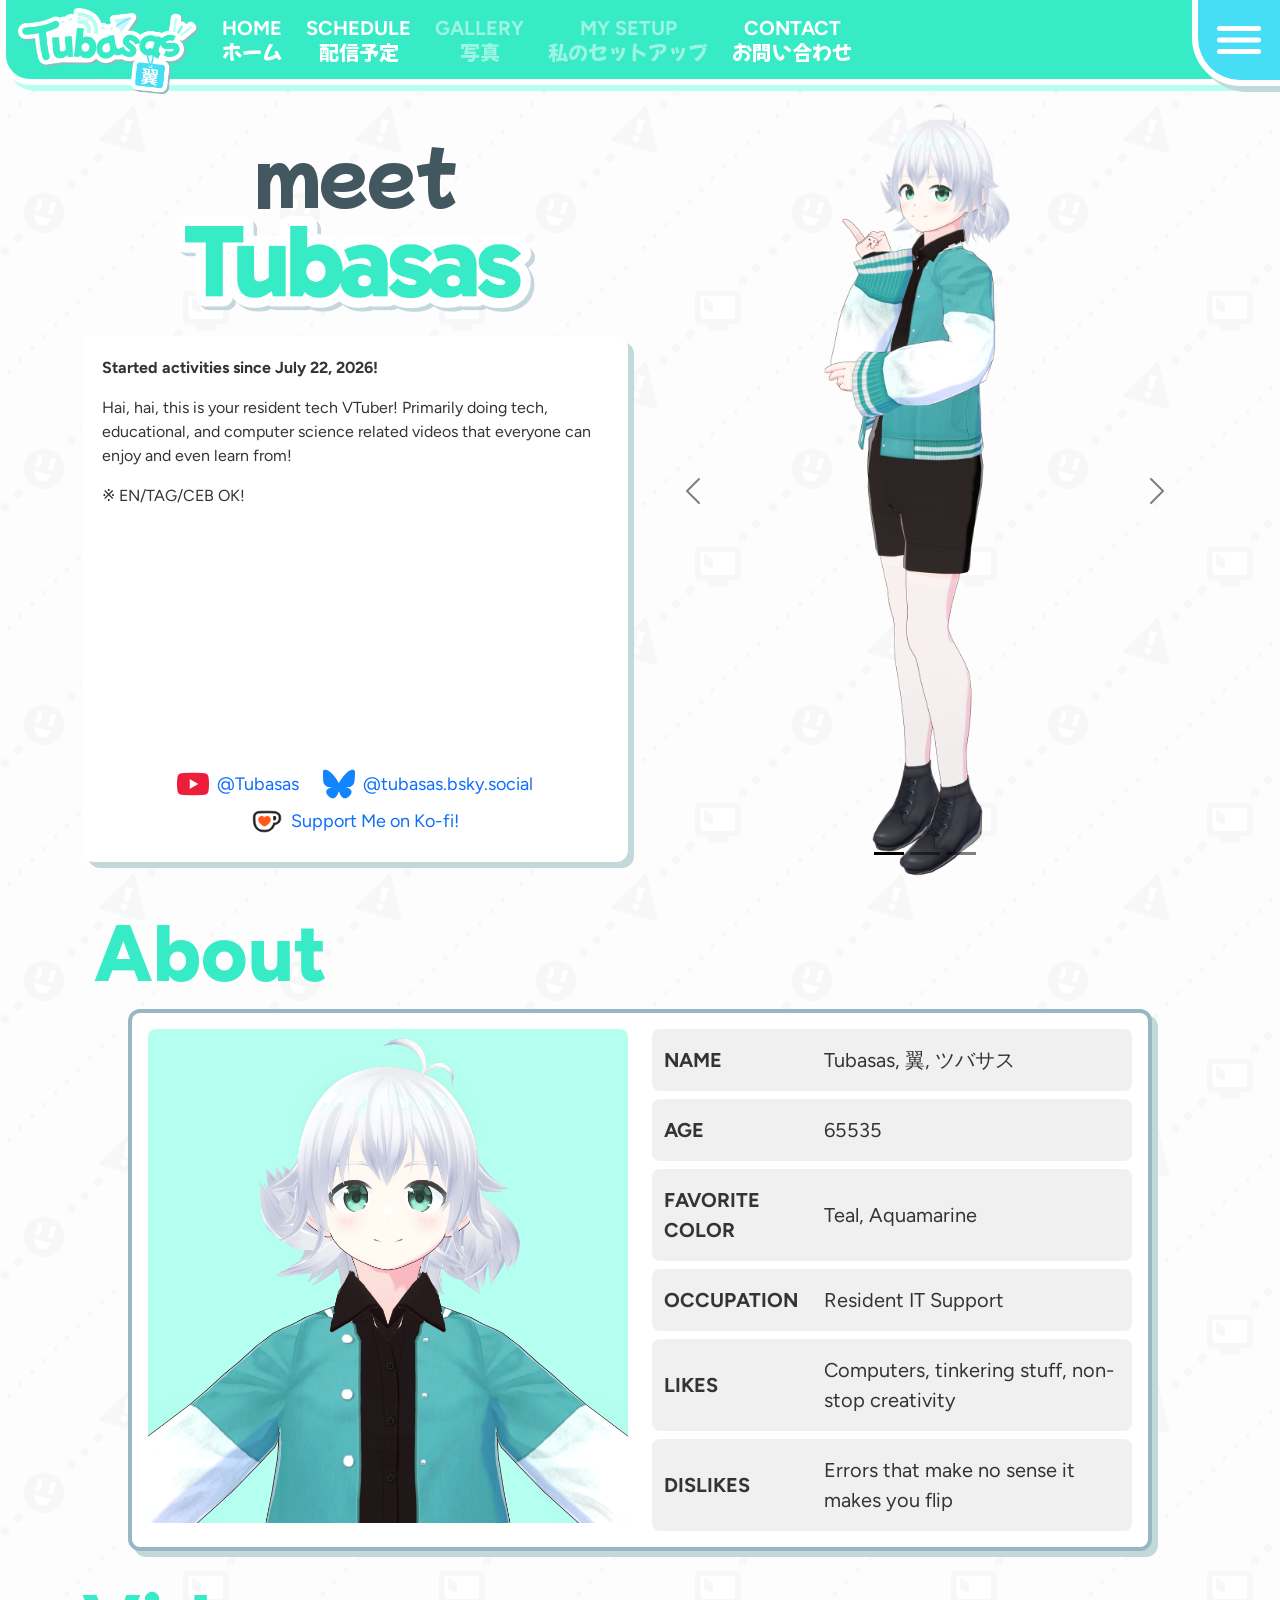
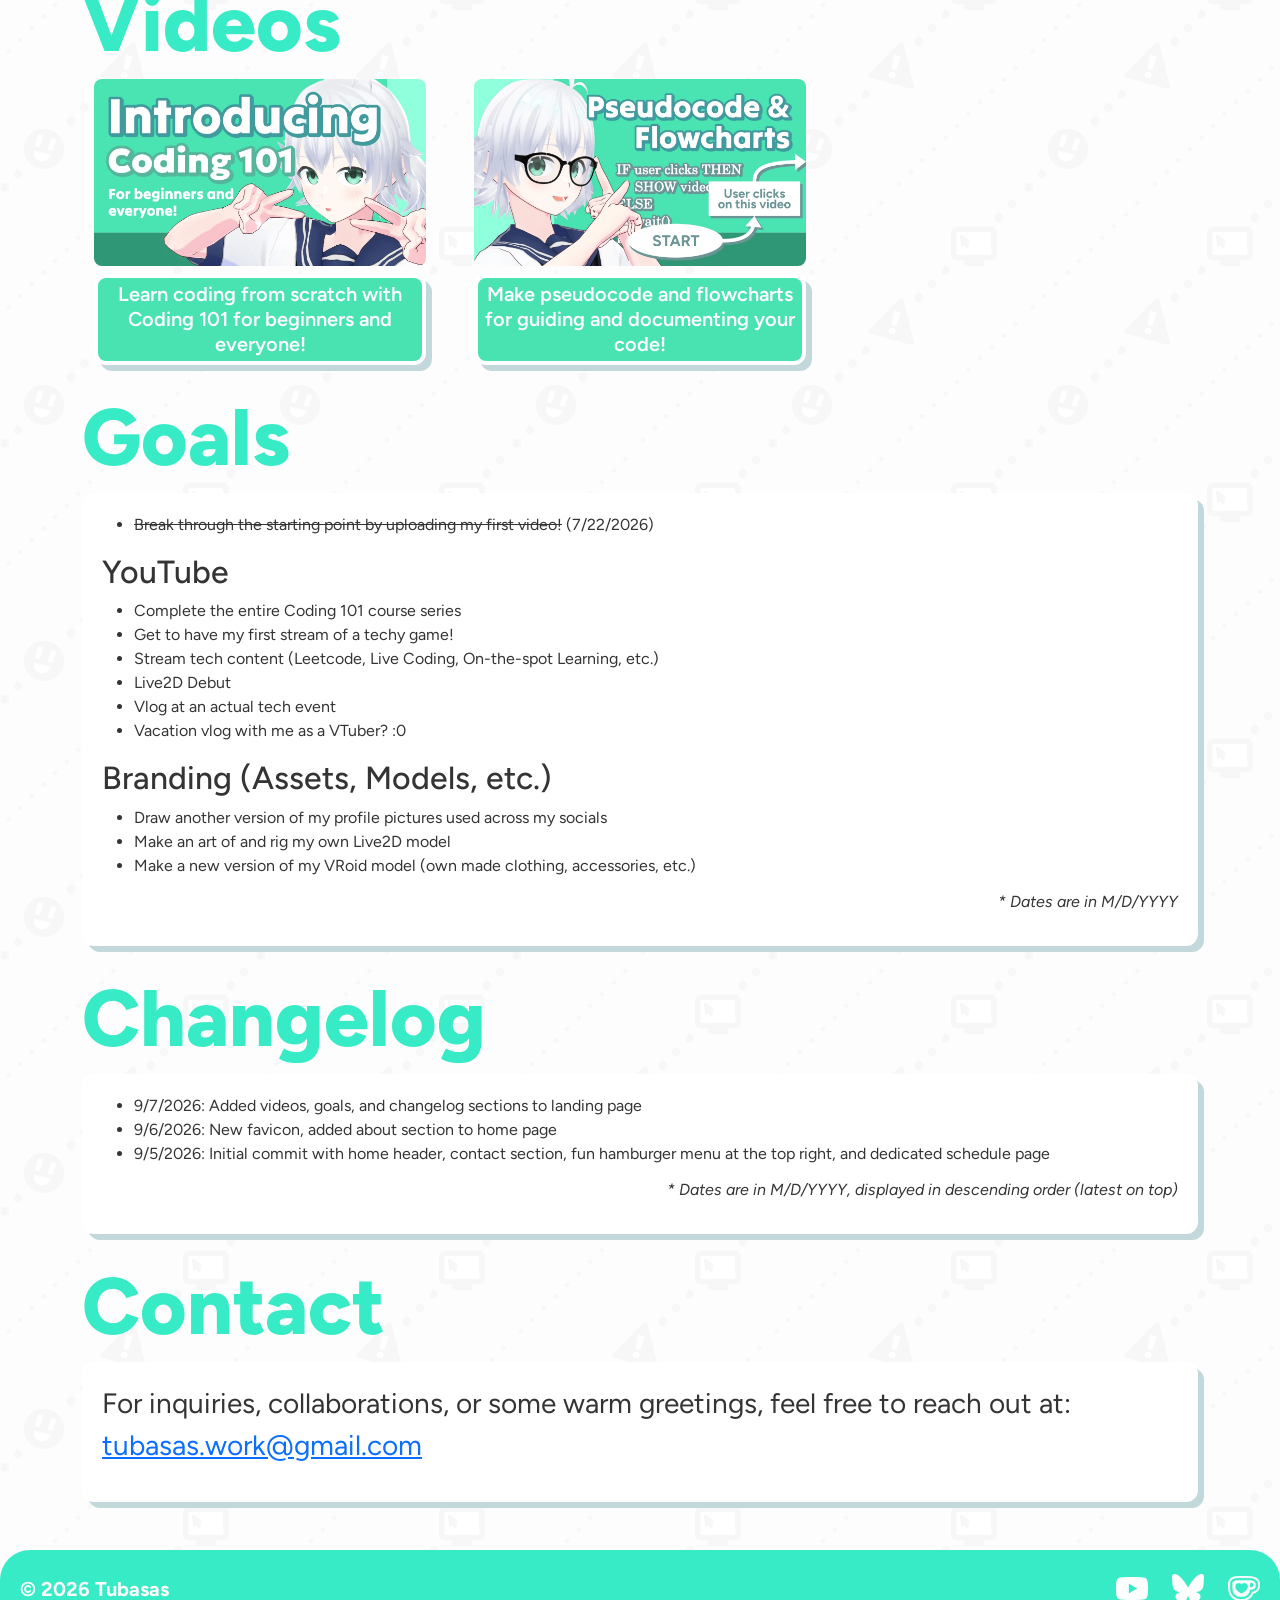
==== index.html @ 64def09c "feat: changelog section" ====
<!DOCTYPE html>
<html lang="en">
<head>
    <meta charset="UTF-8">
    <meta name="viewport" content="width=device-width, initial-scale=1.0">
    <meta name="google-site-verification" content="KhSfjtO_SvuZ1hvNtPJ66T-yvJ_QQFhrDtO1UyNuAXo" />
    <title>Tubasas // Your Resident Tech VTuber Around! </title>
    <!-- FONTS -->
    <link rel="preconnect" href="https://fonts.googleapis.com">
    <link rel="preconnect" href="https://fonts.gstatic.com" crossorigin>
    <link href="https://fonts.googleapis.com/css2?family=Figtree:ital,wght@0,300..900;1,300..900&family=Gabarito:wght@400..900&family=Mochiy+Pop+One&family=Outfit:wght@100..900&family=Tilt+Warp&display=swap" rel="stylesheet">
    <!-- EXTERNAL FRAMEWORKS -->
    <link href="https://cdn.jsdelivr.net/npm/bootstrap@5.3.8/dist/css/bootstrap.min.css" rel="stylesheet" integrity="sha384-sRIl4kxILFvY47J16cr9ZwB07vP4J8+LH7qKQnuqkuIAvNWLzeN8tE5YBujZqJLB" crossorigin="anonymous">
    <!-- CUSTOM CSS -->
    <link href="css/global.css" rel="stylesheet">
    <link href="css/navbar.css" rel="stylesheet">
    <link href="css/menu.css" rel="stylesheet">
    <link href="css/home.css" rel="stylesheet">
    <!-- FAVICON AND PWA MANIFESTS-->
    <link rel="icon" type="image/png" href="favicon/favicon-96x96.png" sizes="96x96" />
    <link rel="icon" type="image/svg+xml" href="favicon/favicon.svg" />
    <link rel="shortcut icon" href="favicon/favicon.ico" />
    <link rel="apple-touch-icon" sizes="180x180" href="favicon/apple-touch-icon.png" />
    <link rel="manifest" href="favicon/site.webmanifest" />
</head>
<body>
    <!-- NAVBAR -->
    <nav class="navbar navbar-expand-lg background-color-primary">
    <div class="container-fluid">
        <a class="navbar-brand" href="#">
            <img id="navbar-logo" src="images/navbar-logo.png" alt="Tubasas" width="180">
            <canvas id="navbar-canvas" width="180" height="45"></canvas>
        </a>
        <div class="collapse navbar-collapse" id="navbarSupportedContent">
        <ul class="navbar-nav me-auto mb-2 mb-lg-0 gap-2">
            <li class="nav-item">
                <a class="nav-link active" aria-current="page" href="#">
                    <div class="navbar-link-stack text-center text-white fs-5">
                        <span class="font-primary fw-bold text-uppercase">Home</span>
                        <span class="font-mochiy">ホーム</span>
                    </div>
                </a>
            </li>
            <li class="nav-item">
                <a class="nav-link" href="schedule.html">
                    <div class="navbar-link-stack text-center text-white fs-5">
                        <span class="font-primary fw-bold text-uppercase">Schedule</span>
                        <span class="font-mochiy">配信予定</span>
                    </div>
                </a>
            </li>
            <li class="nav-item">
                <a class="nav-link disabled" aria-disabled="true">
                    <div class="navbar-link-stack text-center text-white fs-5">
                        <span class="font-primary fw-bold text-uppercase">Gallery</span>
                        <span class="font-mochiy">写真</span>
                    </div>
                </a>
            </li>
            <li class="nav-item">
                <a class="nav-link disabled" aria-disabled="true">
                    <div class="navbar-link-stack text-center text-white fs-5">
                        <span class="font-primary fw-bold text-uppercase">My Setup</span>
                        <span class="font-mochiy">私のセットアップ</span>
                    </div>
                </a>
            </li>
            <li class="nav-item">
                <a class="nav-link" href="#contact">
                    <div class="navbar-link-stack text-center text-white fs-5">
                        <span class="font-primary fw-bold text-uppercase">Contact</span>
                        <span class="font-mochiy">お問い合わせ</span>
                    </div>
                </a>
            </li>
        </ul>
        </div>

        <!-- STICKY HAMBURGER BUTTON -->
        <button id="closeMenuBtn" class="menu-close-btn" type="button" aria-label="Close menu">
            <svg class="close-icon" width="34" height="34" viewBox="0 0 34 34" fill="none" xmlns="http://www.w3.org/2000/svg">
                <path d="M4 4L30 30M30 4L4 30" stroke="white" stroke-width="5" stroke-linecap="round"/>
            </svg>
        </button>
        <button id="hamburgerBtn" class="hamburger-btn" type="button" aria-label="Open menu" aria-expanded="false" aria-controls="sideMenu">
            <svg class="hamburger-icon" width="44" height="28" viewBox="0 0 44 28" fill="none" xmlns="http://www.w3.org/2000/svg">
                <rect y="0" width="44" height="5" rx="2.5" fill="white"/>
                <rect y="11.5" width="44" height="5" rx="2.5" fill="white"/>
                <rect y="23" width="44" height="5" rx="2.5" fill="white"/>
            </svg>
        </button>
    </div>
    </nav>
    
    <!-- HAMBURGER MENU / SIDE MENU -->
    <!-- <div id="sideMenuBackdrop" class="side-menu-backdrop" aria-hidden="true"></div>-->
    <aside id="sideMenu" class="side-menu" aria-label="Site Navigation" aria-hidden="true">
        <!-- MENU HEADER -->
        <div class="menu-header">
            <!-- Title header swithces from MENU to the logo on mobile -->
            <div class="menu-title">
                <div class="side-text font-figtree">MENU</div>
                <div class="mobile-logo">
                    <img id="menu-logo" src="images/navbar-logo-white.png" alt="Tubasas">
                </div>
            </div>
            <div class="menu-time">
                <div id="menuClock" class="menu-clock font-tiltwarp">00:00</div>
                <div class="menu-timezone font-outfit">UTC+08 (PHT)</div>
            </div>
        </div>

        <!-- MENU CONTENT -->
        <div class="menu-content px-3 py-3 mt-1">
            <!-- GRID 1: Main Links -->
            <div class="container-fluid">
                <div class="row g-2">
                    <div class="col-6">
                        <a class="sidebar-link-stack sidebar-link p-2 fs-5" href="#">
                            <span class="font-primary fw-bold text-uppercase">Home</span>
                            <span class="font-mochiy">ホーム</span>
                        </a>
                    </div>
                    <div class="col-6">
                        <a class="sidebar-link-stack sidebar-link p-2 fs-5" href="#about">
                            <span class="font-primary fw-bold text-uppercase">About</span>
                            <span class="font-mochiy">アバウト</span>
                        </a>
                    </div>
                    <div class="col-6">
                        <a class="sidebar-link-stack sidebar-link p-2 fs-5" href="#videos">
                            <span class="font-primary fw-bold text-uppercase">Videos</span>
                            <span class="font-mochiy">ビデオ</span>
                        </a>
                    </div>
                    <div class="col-6">
                        <a class="sidebar-link-stack sidebar-link p-2 fs-5" href="#contact">
                            <span class="font-primary fw-bold text-uppercase">Contact</span>
                            <span class="font-mochiy">お問い合わせ</span>
                        </a>
                    </div>
                </div>
            </div>
            <!-- Divider -->
            <div class="menu-divider-wrapper my-3">
                <hr class="menu-divider">
            </div>
            <!-- GRID 2: Supplementary Links -->
             <div class="container-fluid">
                <div class="row g-2">
                    <div class="col-6">
                        <a class="sidebar-link-stack sidebar-link p-2 fs-5" href="schedule.html">
                            <span class="font-primary fw-bold text-uppercase">Schedule</span>
                            <span class="font-mochiy">配信予定</span>
                        </a>
                    </div>
                    <div class="col-6">
                        <a class="sidebar-link-stack sidebar-link p-2 fs-5 disabled" aria-disabled="true">
                            <span class="font-primary fw-bold text-uppercase">Gallery</span>
                            <span class="font-mochiy">写真</span>
                        </a>
                    </div>
                    <div class="col-6">
                        <a class="sidebar-link-stack sidebar-link p-2 fs-5 disabled" aria-disabled="true">
                            <span class="font-primary fw-bold text-uppercase">Resources</span>
                            <span class="font-mochiy">リソース</span>
                        </a>
                    </div>
                    <div class="col-6">
                        <a class="sidebar-link-stack sidebar-link p-2 fs-5 disabled" aria-disabled="true">
                            <span class="font-primary fw-bold text-uppercase">My Setup</span>
                            <span class="font-mochiy">私のセットアップ</span>
                        </a>
                    </div>
                    <div class="col-6">
                        <a class="sidebar-link-stack sidebar-link p-2 fs-5" href="https://tubasas.carrd.co/">
                            <span class="font-primary fw-bold text-uppercase">Carrd.Co</span>
                            <span class="font-mochiy">カルド</span>
                        </a>
                    </div>
                </div>
            </div>

            <!-- GRID 3: Main Socials -->
            <div class="container-fluid mt-4">
                <div class="row g-3">
                    <div class="col-6">
                        <a class="social-link social-link-youtube d-block w-100 px-1 py-2 fs-5" href="https://www.youtube.com/@Tubasas">
                            <div class="container">
                                <img src="images/youtube-social-icon-white.png" alt="YouTube" width="24" class="me-1">
                                <span class="font-primary fw-bold">
                                    YouTube
                                </span>
                            </div>
                        </a>
                    </div>
                    <div class="col-6">
                        <a class="social-link social-link-bluesky d-block w-100 px-1 py-2 fs-5" href="https://bsky.app/profile/tubasas.bsky.social">
                            <div class="container">
                                <img src="images/bluesky-social-icon-white.png" alt="Bluesky" width="24" class="me-1">
                                <span class="font-primary fw-bold">
                                    Bluesky
                                </span>
                            </div>
                        </a>
                    </div>
                    <div class="col-6">
                        <a class="social-link social-link-kofi d-block w-100 px-1 py-2 fs-5" href="https://ko-fi.com/tubasas">
                            <div class="container">
                                <img src="images/kofi-social-icon-white.png" alt="Kofi" width="24" class="me-1"><br>
                                <span class="font-primary fw-bold">
                                    Ko-fi
                                </span>
                            </div>
                        </a>
                    </div>
                    <div class="col-6">
                        <a class="social-link social-link-streamlabs d-block w-100 px-1 py-2 fs-5" href="https://streamlabs.com/tubasas/tip">
                            <div class="container">
                                <img src="images/streamlabs-social-icon-white.png" alt="Streamlabs" width="24" class="me-1"><br>
                                <span class="font-primary fw-bold">
                                    Streamlabs
                                </span>
                            </div>
                        </a>
                    </div>
                </div>
            </div>
        </div>
    </aside>

    <!-- MAIN CONTENT -->
    <main class="container-fluid pt-2 pt-md-3 pb-5">
        <!-- HERO/GREETING HEADER -->
        <header>
            <div class="container">
                <div class="row row-cols-1 row-cols-md-2 align-items-center">
                    <div class="col order-2 order-md-1">
                        <div class="container">
                            <div class="greeting mt-3 text-center">
                                <h1 class="display-2 font-mochiy">meet</h1>
                                <img src="images/hero/tubasas-hero.png" alt="Tubasas">
                            </div>
                        </div>
                        <br>
                        <div class="default-box">
                            <div class="container p-2 p-lg-3">
                                <p class="fw-bold">Started activities since July 22, 2026!</p>
                                <p>Hai, hai, this is your resident tech VTuber! Primarily doing tech, educational, and computer science related videos that everyone can enjoy and even learn from!</p>
                                <p>※ EN/TAG/CEB OK!</p>
                                <div class="container px-0 px-md-2 px-lg-4 text-center">
                                    <video width="100%" src="movies/pr-video.mp4" autoplay="" loop="" muted="" playsinline="" type="video/mp4" style="border-radius: 8px;"></video>
                                </div>
                                <div class="container mt-2" style="font-size: large;">
                                    <div class="row justify-content-center">
                                        <div class="col-auto">
                                            <a href="https://www.youtube.com/@Tubasas"
                                            class="hero-social-link d-inline-flex align-items-center">
                                                <img src="images/youtube-social-icon.png"
                                                    alt="YouTube"
                                                    width="32"
                                                    class="me-2">
                                                <span class="font-primary">@Tubasas</span>
                                            </a>
                                        </div>
                                        <div class="col-auto">
                                            <a href="https://bsky.app/profile/tubasas.bsky.social"
                                            class="hero-social-link d-inline-flex align-items-center">
                                                <img src="images/bluesky-social-icon.png"
                                                    alt="Bluesky"
                                                    width="32"
                                                    class="me-2">
                                                <span class="font-primary">@tubasas.bsky.social</span>
                                            </a>
                                        </div>
                                        <div class="col-auto">
                                            <a href="https://ko-fi.com/tubasas"
                                            class="hero-social-link d-inline-flex align-items-center">
                                                <img src="images/kofi-social-icon.png"
                                                    alt="Ko-fi"
                                                    width="32"
                                                    class="me-2">
                                                <span class="font-primary">Support Me on Ko-fi!</span>
                                            </a>
                                        </div>
                                    </div>
                                </div>
                            </div>
                        </div>
                    </div>
                    <div class="col order-1 order-md-2">
                        <div id="tubasasCarousel" class="carousel carousel-dark slide" data-bs-ride="carousel" data-bs-interval="3000">
                            <div class="carousel-indicators">
                                <button type="button" data-bs-target="#tubasasCarousel" data-bs-slide-to="0" class="active" aria-current="true" aria-label="Slide 1"></button>
                                <button type="button" data-bs-target="#tubasasCarousel" data-bs-slide-to="1" aria-label="Slide 2"></button>
                                <button type="button" data-bs-target="#tubasasCarousel" data-bs-slide-to="2" aria-label="Slide 3"></button>
                            </div>
                            <div class="carousel-inner">
                                <div class="carousel-item active">
                                <img src="images/hero/tubasas-vroid-1.png" class="d-block w-100" alt="...">
                                </div>
                                <div class="carousel-item">
                                <img src="images/hero/tubasas-vroid-2.png" class="d-block w-100" alt="...">
                                </div>
                                <div class="carousel-item">
                                <img src="images/hero/tubasas-vroid-3.png" class="d-block w-100" alt="...">
                                </div>
                            </div>
                            <button class="carousel-control-prev" type="button" data-bs-target="#tubasasCarousel" data-bs-slide="prev">
                                <span class="carousel-control-prev-icon" aria-hidden="true"></span>
                                <span class="visually-hidden">Previous</span>
                            </button>
                            <button class="carousel-control-next" type="button" data-bs-target="#tubasasCarousel" data-bs-slide="next">
                                <span class="carousel-control-next-icon" aria-hidden="true"></span>
                                <span class="visually-hidden">Next</span>
                            </button>
                        </div>
                    </div>
                </div>
            </div>
        </header>
        <br>
        <!-- ABOUT SECTION -->
        <section>
            <div class="container d-flex flex-column align-items-center">
                <h1 id="about" class="heading display-1 container-fluid">About</h1>
                <div class="about-container">
                    <div class="default-box about-box p-3">
                        <div class="row row-cols-1 row-cols-sm-2">
                            <div class="col pb-2 pd-md-0 d-flex flex-column align-items-center">
                                <img src="images/home/aboutModel1x1Cmp.webp" id="aboutModel" class="img-fluid w-100 d-none d-sm-block"alt="Tubasas">
                                <img src="images/home/aboutModelsmCmp.webp" id="aboutModel" class="img-fluid w-100 d-block d-sm-none"alt="Tubasas">
                            </div>
                            <div class="col">
                                <div class="container d-flex flex-column gap-2 fs-5">
                                    <div class="row about-row py-2 py-lg-3 d-flex flex-row align-items-center">
                                        <div class="col-12 col-lg-4 text-uppercase fw-bold">Name</div>
                                        <div class="col">Tubasas, 翼, ツバサス </div>
                                    </div>
                                    <div class="row about-row py-2 py-lg-3 d-flex flex-row align-items-center">
                                        <div class="col-12 col-lg-4 text-uppercase fw-bold">Age</div>
                                        <div class="col">65535</div>
                                    </div>
                                    <div class="row about-row py-2 py-lg-3 d-flex flex-row align-items-center">
                                        <div class="col-12 col-lg-4 text-uppercase fw-bold">Favorite Color</div>
                                        <div class="col">Teal, Aquamarine</div>
                                    </div>
                                    <div class="row about-row py-2 py-lg-3 d-flex flex-row align-items-center">
                                        <div class="col-12 col-lg-4 text-uppercase fw-bold">Occupation</div>
                                        <div class="col">Resident IT Support</div>
                                    </div>
                                    <div class="row about-row py-2 py-lg-3 d-flex flex-row align-items-center">
                                        <div class="col-12 col-lg-4 text-uppercase fw-bold">Likes</div>
                                        <div class="col">Computers, tinkering stuff, non-stop creativity</div>
                                    </div>
                                    <div class="row about-row py-2 py-lg-3 d-flex flex-row align-items-center">
                                        <div class="col-12 col-lg-4 text-uppercase fw-bold">Dislikes</div>
                                        <div class="col">Errors that make no sense it makes you flip</div>
                                    </div>
                                </div>
                            </div>
                        </div>
                    </div>
                </div>
            </div>
        </section>
        <br>
        <!-- VIDEOS SECTION -->
        <section>
            <div class="container">
                <h1 id="videos" class="heading display-1">Videos</h1>
                <div class="row row-cols-1 row-cols-md-2 row-cols-lg-3">
                    <a href="https://www.youtube.com/watch?v=5IzUaT87vR0" style="text-decoration: none;">
                        <div class="container-fluid">
                            <div class="row pb-2">
                                <div class="col">
                                    <img src="images/home/video1.webp" class="img-fluid video-img">
                                </div>
                            </div>
                            <div class="row">
                                <div class="col">
                                    <div class="container-fluid default-box video-box text-center color-white fw-semibold fs-5 p-1 lh-sm">Learn coding from scratch with Coding 101 for beginners and everyone!</div>
                                </div>
                            </div>
                        </div>
                    </a>
                    <a href="https://www.youtube.com/watch?v=yQESaLLRi7U" style="text-decoration: none;">
                        <div class="container-fluid pt-4 pt-md-0">
                            <div class="row pb-2">
                                <div class="col">
                                    <img src="images/home/video2.webp" class="img-fluid video-img">
                                </div>
                            </div>
                            <div class="row">
                                <div class="col">
                                    <div class="container-fluid default-box video-box text-center color-white fw-semibold fs-5 p-1 lh-sm">Make pseudocode and flowcharts for guiding and documenting your code!</div>
                                </div>
                            </div>
                        </div>
                    </a>
                </div>
            </div>
        </section>
        <br>
        <!-- GOALS SECTION -->
        <section>
            <div class="container">
                <h1 id="goals" class="heading display-1">Goals</h1>
                <div class="container-fluid default-box p-3">
                    <ul>
                        <li><s>Break through the starting point by uploading my first video!</s> (7/22/2026)</li>
                    </ul>
                    <h2>YouTube</h2>
                    <ul>
                        <li>Complete the entire Coding 101 course series</li>
                        <li>Get to have my first stream of a techy game!</li>
                        <li>Stream tech content (Leetcode, Live Coding, On-the-spot Learning, etc.)</li>
                        <li>Live2D Debut</li>
                        <li>Vlog at an actual tech event</li>
                        <li>Vacation vlog with me as a VTuber? :0</li>
                    </ul>
                    <h2>Branding (Assets, Models, etc.)</h2>
                    <ul>
                        <li>Draw another version of my profile pictures used across my socials</li>
                        <li>Make an art of and rig my own Live2D model</li>
                        <li>Make a new version of my VRoid model (own made clothing, accessories, etc.)</li>
                    </ul>
                    <p class="lh-1 text-end fst-italic">* Dates are in M/D/YYYY</span>
                </div>
            </div>
        </section>
        <br>
        <!-- CHANGELOG SECTION -->
        <section>
            <div class="container">
                <h1 id="changelog" class="heading display-1">Changelog</h1>
                <div class="container-fluid default-box p-3">
                    <ul>
                        <li>9/7/2026: Added videos, goals, and changelog sections to landing page</li>
                        <li>9/6/2026: New favicon, added about section to home page</li>
                        <li>9/5/2026: Initial commit with home header, contact section, fun hamburger menu at the top right, and dedicated schedule page</li>
                    </ul>
                    <p class="lh-1 text-end fst-italic">* Dates are in M/D/YYYY, displayed in descending order (latest on top)</span>
                </div>
            </div>
        </section>
        <br>
        <!-- CONTACT SECTION -->
        <section>
            <div class="container">
                <h1 id="contact" class="heading display-1">Contact</h1>
                <div class="container-fluid default-box p-3">
                    <p class="fs-3">
                        For inquiries, collaborations, or some warm greetings, feel free to reach out at: <a href="mailto:tubasas.work@gmail.com">tubasas.work@gmail.com</a>
                    </p>
                </div>
            </div>
        </section>

    </main>

    <footer>
        <div class="container-fluid py-4">
            <div class="row px-2">
                <div class="col">
                    <span class="font-figtree color-white fw-bold fs-5">
                        © 2026 Tubasas
                    </span>
                </div>
                <div class="col d-flex justify-content-end">
                    <div class="d-flex justify-content-center gap-4">
                        <a href="https://www.youtube.com/@Tubasas"
                        class="hero-social-link d-inline-flex align-items-center">
                            <img src="images/youtube-social-icon-white.png"
                                alt="YouTube"
                                width="32">
                        </a>

                        <a href="https://bsky.app/profile/tubasas.bsky.social"
                        class="hero-social-link d-inline-flex align-items-center">
                            <img src="images/bluesky-social-icon-white.png"
                                alt="Bluesky"
                                width="32">
                        </a>
                        <a href="https://ko-fi.com/tubasas"
                        class="hero-social-link d-inline-flex align-items-center">
                            <img src="images/kofi-social-icon-white.png"
                                alt="Ko-fi"
                                width="32">
                        </a>
                    </div>
                </div>
            </div>
        </div>
    </footer>

    <!-- BOOTSTRAP JS -->
    <script src="https://cdn.jsdelivr.net/npm/bootstrap@5.3.8/dist/js/bootstrap.bundle.min.js" integrity="sha384-FKyoEForCGlyvwx9Hj09JcYn3nv7wiPVlz7YYwJrWVcXK/BmnVDxM+D2scQbITxI" crossorigin="anonymous"></script>
    <!-- CUSTOM JS -->
    <script src="js/menu.js"></script>
</body>
</html>
---- css/global.css ----
/* Color assignments as per brand guide
    Accent (Teal) = Primary
    Accent 2 (Baby Blue) = Secondary
*/

:root {
    --white: #FDFDFD;
    --black: #343434;
    --grey: #B8B8B8;
    --background-color: var(--white);
    --text-color: var(--black);
    --text-color-muted: #b7c2cc;
    --primary-color: #36EBC5;
    --primary-color-dark: #468C7F;
    --primary-color-light: #28E0BB;
    --accent-color: #45DEF5;
}

/* Color assignments above as CSS classes */
.color-white { color: var(--white); }
.color-black { color: var(--black); }
.color-grey { color: var(--grey); }
.color-text { color: var(--text-color); }
.color-text-muted { color: var(--text-color-muted); }
.color-primary { color: var(--primary-color); }
.color-primary-dark { color: var(--primary-color-dark); }
.color-primary-light { color: var(--primary-color-light); }
.color-accent { color: var(--accent-color); }

/* Background color assignments above as CSS classes */
.background-color-white { background-color: var(--white); }
.background-color-black { background-color: var(--black); }
.background-color-grey { background-color: var(--grey); }
.background-color-primary { background-color: var(--primary-color); }
.background-color-primary-dark { background-color: var(--primary-color-dark); }
.background-color-primary-light { background-color: var(--primary-color-light); }
.background-color-accent { background-color: var(--accent-color); }

/* Font assignments */
.font-primary { font-family: 'Figtree', sans-serif; }
.font-gabarito { font-family: 'Gabarito', sans-serif; }
.font-mochiy { font-family: 'Mochiy Pop One', sans-serif; }
.font-tiltwarp { font-family: 'Tilt Warp', sans-serif; }
.font-outfit { font-family: 'Outfit', sans-serif; }

/* Formal global styles applied across all HTML documents */

body {
    background-image: url('../images/background-tile.png');
    background-repeat: repeat;
    background-size: 256px;
    color: var(--text-color);
    font-family: 'Figtree', sans-serif;
    /* Begin fix for footer to always be at the bottom even if there's little occupation on the page */
    min-height: 100vh;
    display: flex;
    flex-direction: column;
}

main {
    flex: 1;
}

/* End footer fix */

footer {
    background-color: var(--primary-color);
    border-radius: 30px 30px 0 0;
}

/* Template styled elements */
.default-box {
    --shadow-color: #C3D8DB;
    --border-color: #ffffff;
    --background-color: white;
    border-style: solid;
    border-color: var(--border-color);
    border-width: 4px;
    border-radius: 12px;
    background-color: var(--background-color);
    box-shadow: 6px 6px 0 var(--shadow-color)
}
---- css/navbar.css ----
/* Element utilities (boxes, shapes, etc.) */
.navbar-background-color { color: var(--color-primary)}
.navbar-border-color { border-color: var(--color-primary)}
.navbar-text-color { color: #425760}

/* Navbar specific styles */
.navbar {
    border-radius: 0 0 30px 30px;
    border-color: white;
    border-style: solid;
    border-width: 0px 6px 6px 6px;
    box-shadow: 6px 6px 0 #B5FFF0;
}

#navbar-logo {
    position: absolute;
    top: 8px;
}

.navbar-link-stack {
    display: grid;
    grid-template-columns: 1fr;
    line-height: 1.15;
}

.nav-item {
    background-color: var(--primary-color);
    border-radius: 8px;
    transition: background-color 0.3s ease;
}

.disabled {
    pointer-events: none;
    opacity: 0.5;
}

.nav-item:hover {
    background-color: #79F2D8;
}

.font-mochiy {
    font-family: 'Mochiy Pop One';
}
---- css/menu.css ----
/* Menu and Hamburger Styles */
:root {
    --danger-color: #FF7E79;
    --shadow-color: #C3D8DB;
}

/* Sticky Hamburger Menu Button (Top Right) */
.hamburger-btn {
    position: fixed;
    top: 0;
    right: 0;
    width: 88px;
    height: 86px;
    background-color: var(--accent-color, #45DEF5);
    border: none;
    border-left: 6px solid #FFFFFF;
    border-bottom: 6px solid #FFFFFF;
    border-bottom-left-radius: 48px;
    box-shadow: 6px 6px 0 var(--shadow-color);
    display: flex;
    flex-direction: column;
    justify-content: center;
    align-items: center;
    cursor: pointer;
    z-index: 1055;
    padding: 0;
    margin: 0;
    outline: none;
    transition: background-color 0.3s ease;
}

.hamburger-btn:hover {
    background-color: #65E9FD;
}

.hamburger-btn:focus-visible {
    outline: 3px solid #FFFFFF;
    outline-offset: -5px;
}

/* Hide hamburger button when menu is open */
body.menu-open .hamburger-btn {
    display: none;
}

/* Side Menu Drawer / Mobile Fullscreen Container */
.side-menu {
    position: fixed;
    top: 0;
    right: 0;
    bottom: 0;
    width: 450px;
    max-width: 100vw;
    height: 100vh;
    height: 100dvh;
    background-color: var(--accent-color, #45DEF5);
    border-left: 6px solid #FFFFFF;
    box-shadow: -6px 0 0 var(--shadow-color);
    z-index: 1050;
    display: flex;
    flex-direction: column;
    overflow-y: auto;
    overflow-x: hidden;
    transform: translateX(100%);
    visibility: hidden;
    pointer-events: none;
    transition: transform 0.42s cubic-bezier(0.22, 1, 0.36, 1), visibility 0s linear 0.42s;
}

.side-menu.is-open {
    transform: translateX(0);
    visibility: visible;
    pointer-events: auto;
    transition: transform 0.42s cubic-bezier(0.22, 1, 0.36, 1), visibility 0s linear 0s;
}

@media (prefers-reduced-motion: reduce) {
    .side-menu {
        transition: none;
    }
}

/* Non-dimming backdrop for click-outside on desktop */
.side-menu-backdrop {
    display: none;
    position: fixed;
    inset: 0;
    z-index: 1045;
    background: transparent;
}

body.menu-open .side-menu-backdrop {
    display: block;
}

/* Menu Header */

.menu-header {
    position: relative;
    height: 86px;
    min-height: 86px;
    display: flex;
    align-items: center;
    padding-left: 2rem;
    padding-right: 95px;
    flex-shrink: 0;
}

.menu-title {
    color: #FFFFFF;
    font-size: 2.15rem;
    font-weight: 800;
    letter-spacing: 0.5px;
    line-height: 1;
    user-select: none;
}

#menu-logo {
    position: absolute;
    top: 10px;
    left: 18px;
    display: none;
    width: 180px;
}

.side-text {
    display: block;
}

.menu-time {
    margin-left: auto;
    margin-right: 1rem;
    text-align: right;
    color: #FFFFFF;
    user-select: none;
}

.menu-clock {
    line-height: 1.25;
    letter-spacing: 0.5px;
    font-size: 2rem;
}

.menu-timezone {
    line-height: 1.2;
    letter-spacing: 0.2px;
}

/* Menu Close Button */
.menu-close-btn {
    position: fixed;
    top: 0;
    right: 0;
    width: 88px;
    height: 86px;
    background-color: var(--danger-color, #FF7E79);
    border: none;
    border-left: 6px solid #FFFFFF;
    border-bottom: 6px solid #FFFFFF;
    border-bottom-left-radius: 48px;
    box-shadow: 6px 6px 0 var(--shadow-color);
    display: flex;
    justify-content: center;
    align-items: center;
    cursor: pointer;
    z-index: 1060;
    padding: 0;
    margin: 0;
    outline: none;
    transition: background-color 0.15s ease;
}

body:not(.menu-open) .menu-close-btn {
    display: none;
}

body.menu-open .menu-close-btn {
    display: flex;
}

.menu-close-btn:hover {
    background-color: #ff8e8a;
}

.menu-close-btn:focus-visible {
    outline: 3px solid #FFFFFF;
    outline-offset: -5px;
}

/* Menu Content & Links */
.menu-content {
    flex: 1;
    display: flex;
    flex-direction: column;
    /* Custom Padding overrides Bootstrap here
    padding: 1.5rem 2.25rem 2rem 2.25rem;
    */
}

.sidebar-link {
    border-radius: 8px;
    transition: background-color 0.3s ease
}

.sidebar-link:hover {
    background-color: rgba(255, 255, 255, 0.205);
}

.sidebar-link-stack {
    display: grid;
    grid-template-columns: 1fr;
    line-height: 1.15;
    text-decoration: none;
    color: var(--white);
}

.menu-divider-wrapper {
    margin: 0.25rem 0;
}

.menu-divider {
    border: none;
    border-top: 3px solid rgba(255, 255, 255, 0.95);
    margin: 0;
    opacity: 1;
}

/* Menu Social Icons */

.social-link {
    --social-shadow: var(--shadow-color);
    color: var(--white);
    text-decoration: none;
    border-style: solid;
    border-width: 4px;
    border-color: var(--white);
    border-radius: 12px;
    transition: transform 0.3s ease, box-shadow 0.3s ease, background-color 0.3s ease;
    box-shadow: 4px 4px 0 0 var(--social-shadow);   
}

.social-link-youtube {
    --social-shadow: #f9bfc7;
    --background-color: #EE1E3A;
    --highlight-color: #f44e64;
    background-color: var(--background-color);
}

.social-link-bluesky {
    --social-shadow: #c0e0ff;
    --background-color: #1185FE;
    --highlight-color: #3a99ff;
    background-color: var(--background-color);
}

.social-link-kofi {
    --background-color: #202020;
    --highlight-color: #363531;
    background-color: var(--background-color);
}

.social-link-streamlabs {
    --social-shadow: #8ae8d4;
    --background-color: #32c3a3;
    --highlight-color: #6fdfc7;
    background-color: var(--background-color);
}


.social-link:hover {
    background-color: var(--highlight-color);
    transform: translate(-2px, -2px);
    box-shadow: 6px 6px 0 0 var(--social-shadow);
}

.social-link:active {
    background-color: var(--background-color);
    transform: translate(4px, 4px);
    box-shadow: 0 0 0 0;
}

.social-link img {
    position: relative;
    bottom: 2px;
}

.social-link div span {
    letter-spacing: -0.5px;
}
/* Ensure navbar container on widescreen leaves space for sticky hamburger */
@media (min-width: 992px) {
    .navbar .container-fluid {
        padding-right: 95px;
    }
}

/* Seamlessly merge navbar with sticky hamburger button */
.navbar {
    border-bottom-right-radius: 0 !important;
    border-right-width: 0 !important;
}

/* Responsive Adjustments relative to Bootstrap 5 breakpoints
   https://getbootstrap.com/docs/5.3/layout/breakpoints/ 
*/


/* Responsive: Mobile Fullscreen Menu */
@media (max-width: 768px) {

    .side-menu {
        width: 100vw;
        max-width: 100vw;
        left: 0;
        right: 0;
        border-left: none;
    }
    /*
    .menu-header {
        height: 76px;
        min-height: 76px;
        padding-left: 1.5rem;
        padding-right: 80px;
    }
    */
    .menu-time {
        margin-left: auto;
        margin-right: 0.5rem;
    }

    .menu-clock {
        font-size: 1.75rem;
    }

    .side-text {
        display: none;
    }
    
    #menu-logo {
        display: block;
    }

    .menu-title {
        font-size: 1.85rem;
    }

    /*
    .menu-clock {
        font-size: 1.5rem;
    }

    .menu-timezone {
        font-size: 0.75rem;
    }

    .menu-content {
        padding: 1.5rem 1.5rem 2rem 1.5rem;
    }
    */
}

/* Extra Small Mobile (<= 380px) */
@media (max-width: 380px) {
    .menu-header {
        padding-left: 0.75rem;
        padding-right: 74px;
    }

    #menu-logo {
        top: 16px;
        width: 150px;
    }

    .menu-time {
        margin-left: auto;
        margin-right: 1.5rem;
    }

    /*
    .menu-clock {
        font-size: 1.3rem;
    }

    .menu-timezone {
        font-size: 0.7rem;
    }

    .menu-content {
        padding: 1rem 0.85rem 1.5rem 0.85rem;
    }
    */
}
---- css/home.css ----
.greeting h1 {
    line-height: 1;
    letter-spacing: -2px;
    color: #425760;
}

.greeting img {
    display: block;
    width: min(100%, 360px);
    height: auto;
    margin-inline: auto;
}

#tubasasCarousel div div img {
    max-height: 780px;
    width: auto;
    object-fit: contain;
}

#tubasasCarousel .carousel-item {
    transition: none;
}

.hero-social-link {
    text-decoration: none;
}

.heading {
    font-family: 'Figtree', sans-serif;
    font-weight: 800;
    color: var(--primary-color);                          
}


.about-container {
    max-width: 1024px;
}

#aboutModel {
    background-color: #B5FFF0;
    border-radius: 8px;
    width: 100%;
    height: 100%;
    object-fit: cover;
}

.about-box {
    --shadow-color: #C3D8DB;
    --border-color: #98B7C2;
}

.video-img {
    border-radius: 8px;
    box-shadow: 0px 0px 0 #C3D8DB;
    transition: 0.3s;
}

.video-img:hover {
    transform: scale(1.03);
    box-shadow: 4px 4px 0 #C3D8DB;
}

.video-box {
    --background-color: #49E3B2;
    --shadow-color: #C3D8DB;
    --border-color: white;
}

.about-row {
    background-color: #F0F0F0;
    border-radius: 8px;
}

@media (max-width: 767px) {
    #tubasasCarousel div div img {
        max-height: 512px;
    }
}

@media (max-width: 575px) {
    #aboutModel {
        height: auto !important;
        max-width: 256px;
    }
}

@media (max-width: 540px) {
    #tubasasCarousel div div img {
        max-height: 480px;
    }
}
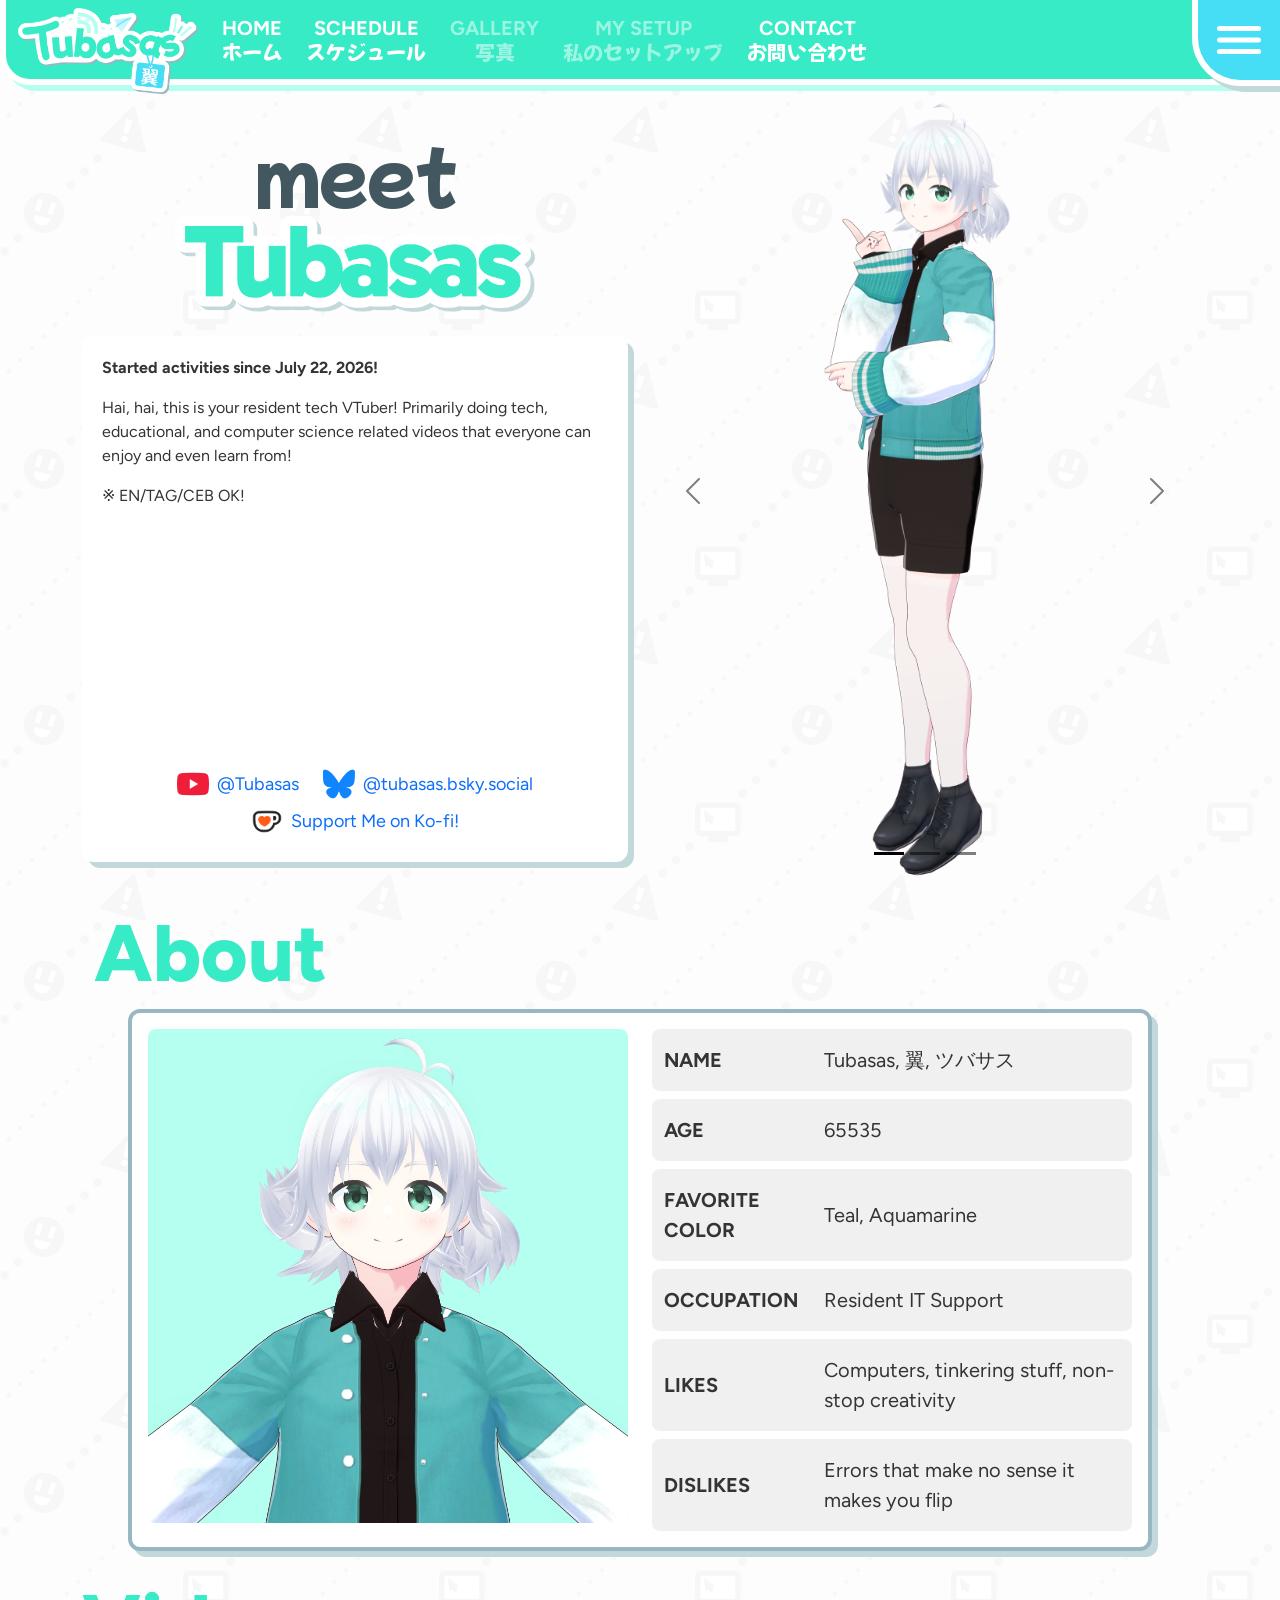
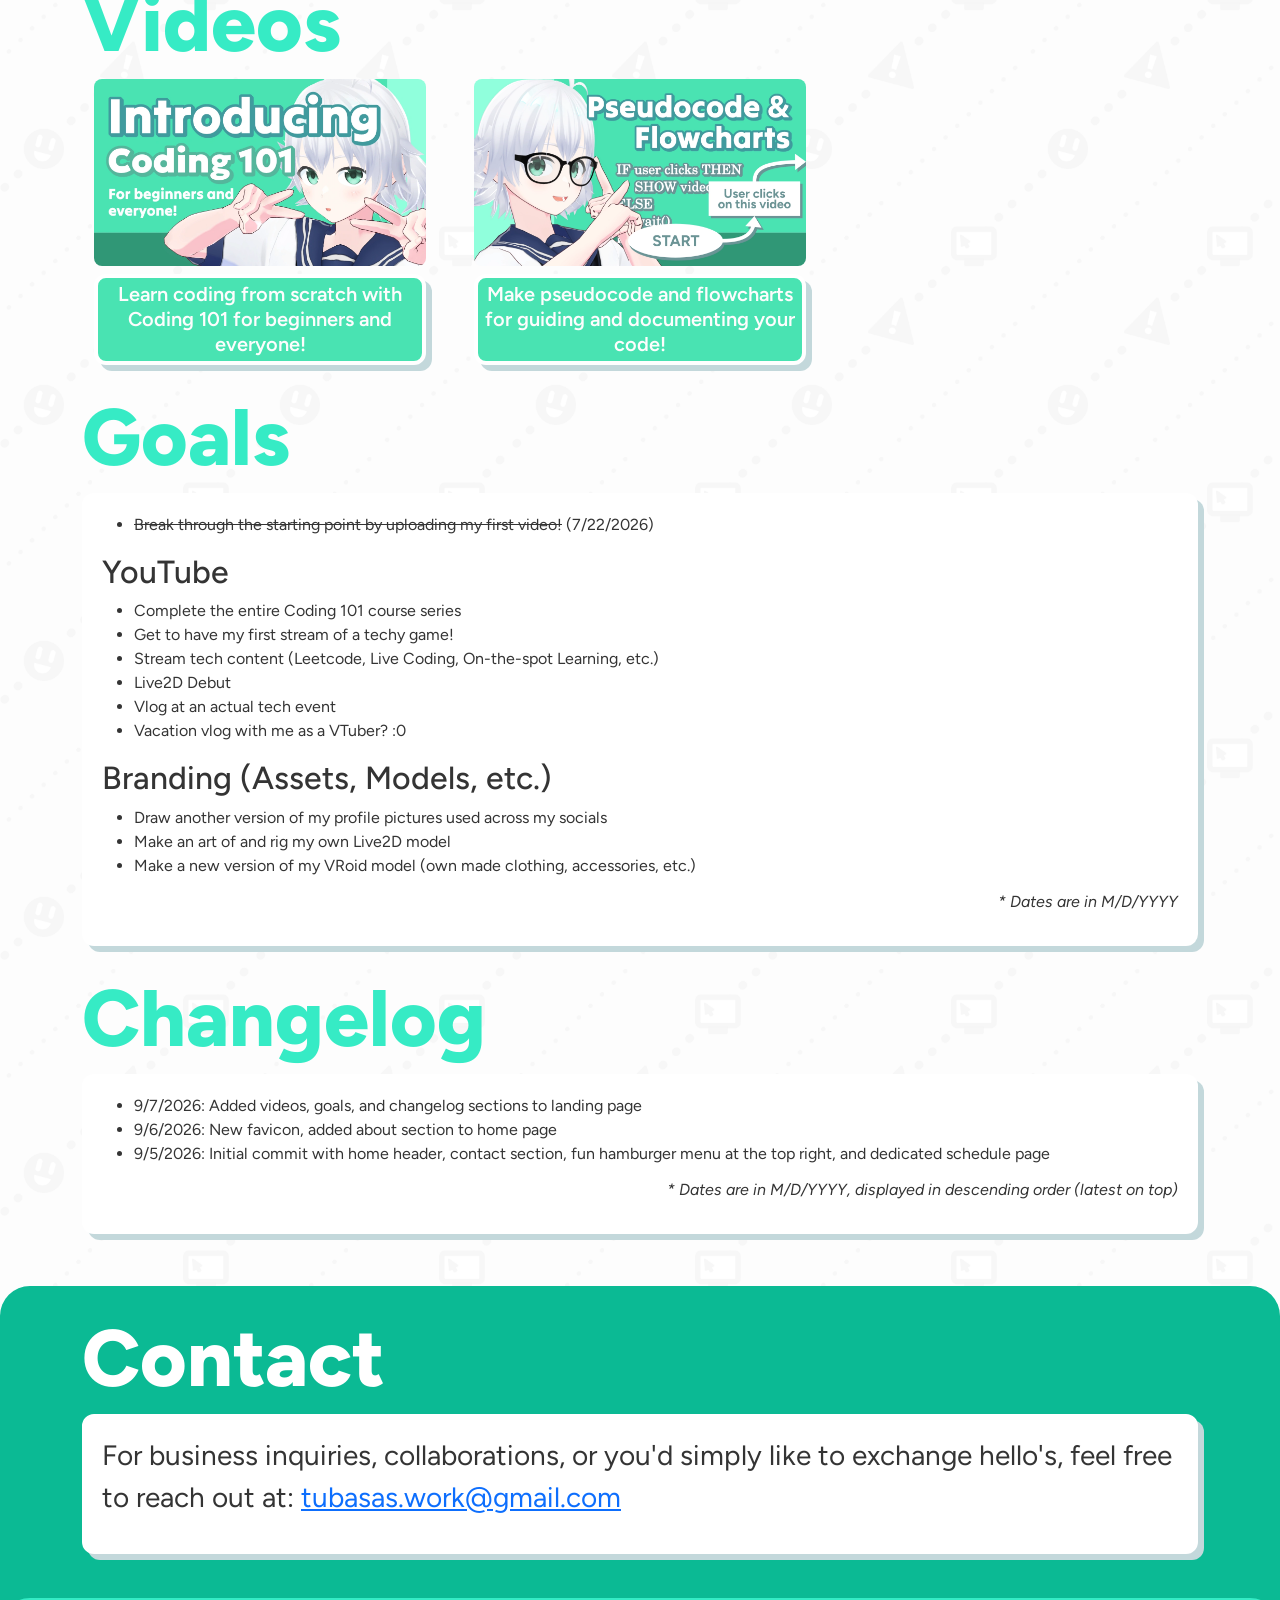
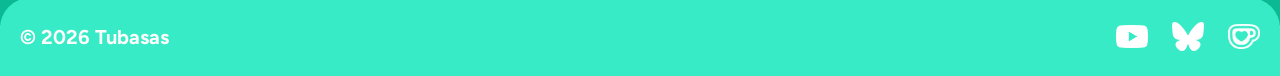
==== commit b3cfafdf: "feat: update jp schedule wording, style contact at index, force update new favicon" ====
--- a/index.html
+++ b/index.html
@@ -17,9 +17,9 @@
     <link href="css/menu.css" rel="stylesheet">
     <link href="css/home.css" rel="stylesheet">
     <!-- FAVICON AND PWA MANIFESTS-->
-    <link rel="icon" type="image/png" href="favicon/favicon-96x96.png" sizes="96x96" />
-    <link rel="icon" type="image/svg+xml" href="favicon/favicon.svg" />
-    <link rel="shortcut icon" href="favicon/favicon.ico" />
+    <link rel="icon" type="image/png" href="favicon/favicon-new-96x96.png" sizes="96x96" />
+    <link rel="icon" type="image/svg+xml" href="favicon/favicon-new.svg" />
+    <link rel="shortcut icon" href="favicon/favicon-new.ico" />
     <link rel="apple-touch-icon" sizes="180x180" href="favicon/apple-touch-icon.png" />
     <link rel="manifest" href="favicon/site.webmanifest" />
 </head>
@@ -45,7 +45,7 @@
                 <a class="nav-link" href="schedule.html">
                     <div class="navbar-link-stack text-center text-white fs-5">
                         <span class="font-primary fw-bold text-uppercase">Schedule</span>
-                        <span class="font-mochiy">配信予定</span>
+                        <span class="font-mochiy">スケジュール</span>
                     </div>
                 </a>
             </li>
@@ -151,7 +151,7 @@
                     <div class="col-6">
                         <a class="sidebar-link-stack sidebar-link p-2 fs-5" href="schedule.html">
                             <span class="font-primary fw-bold text-uppercase">Schedule</span>
-                            <span class="font-mochiy">配信予定</span>
+                            <span class="font-mochiy">スケジュール</span>
                         </a>
                     </div>
                     <div class="col-6">
@@ -230,7 +230,7 @@
     </aside>
 
     <!-- MAIN CONTENT -->
-    <main class="container-fluid pt-2 pt-md-3 pb-5">
+    <main class="container-fluid pt-2 pt-md-3">
         <!-- HERO/GREETING HEADER -->
         <header>
             <div class="container">
@@ -445,19 +445,22 @@
             </div>
         </section>
         <br>
-        <!-- CONTACT SECTION -->
-        <section>
-            <div class="container">
-                <h1 id="contact" class="heading display-1">Contact</h1>
-                <div class="container-fluid default-box p-3">
-                    <p class="fs-3">
-                        For inquiries, collaborations, or some warm greetings, feel free to reach out at: <a href="mailto:tubasas.work@gmail.com">tubasas.work@gmail.com</a>
-                    </p>
-                </div>
-            </div>
-        </section>
-
     </main>
+    <!-- CONTACT SECTION -->
+    <section id="contactSection" class="container-fluid">
+        <div class="container pt-4">
+            <h1 id="contact" class="heading display-1" style="color: white">Contact</h1>
+            <div class="container-fluid default-box p-3">
+                <p class="fs-3">
+                    For business inquiries, collaborations, or you'd simply like to exchange hello's, feel free to reach out at: <a href="mailto:tubasas.work@gmail.com">tubasas.work@gmail.com</a>
+                </p>
+            </div>
+        </div>
+        <br>
+        <br>
+        <br>
+    </section>
+
 
     <footer>
         <div class="container-fluid py-4">
--- a/css/menu.css
+++ b/css/menu.css
@@ -285,7 +285,7 @@
 }
 
 .social-link div span {
-    letter-spacing: -0.5px;
+    letter-spacing: -0.65px;
 }
 /* Ensure navbar container on widescreen leaves space for sticky hamburger */
 @media (min-width: 992px) {
--- a/css/home.css
+++ b/css/home.css
@@ -71,6 +71,14 @@
     border-radius: 8px;
 }
 
+#contactSection {
+    background-color: #0bba94;
+    border-radius: 30px 30px 0 0;
+    position: relative;
+    top: 28px;
+    z-index: -1;
+}   
+
 @media (max-width: 767px) {
     #tubasasCarousel div div img {
         max-height: 512px;
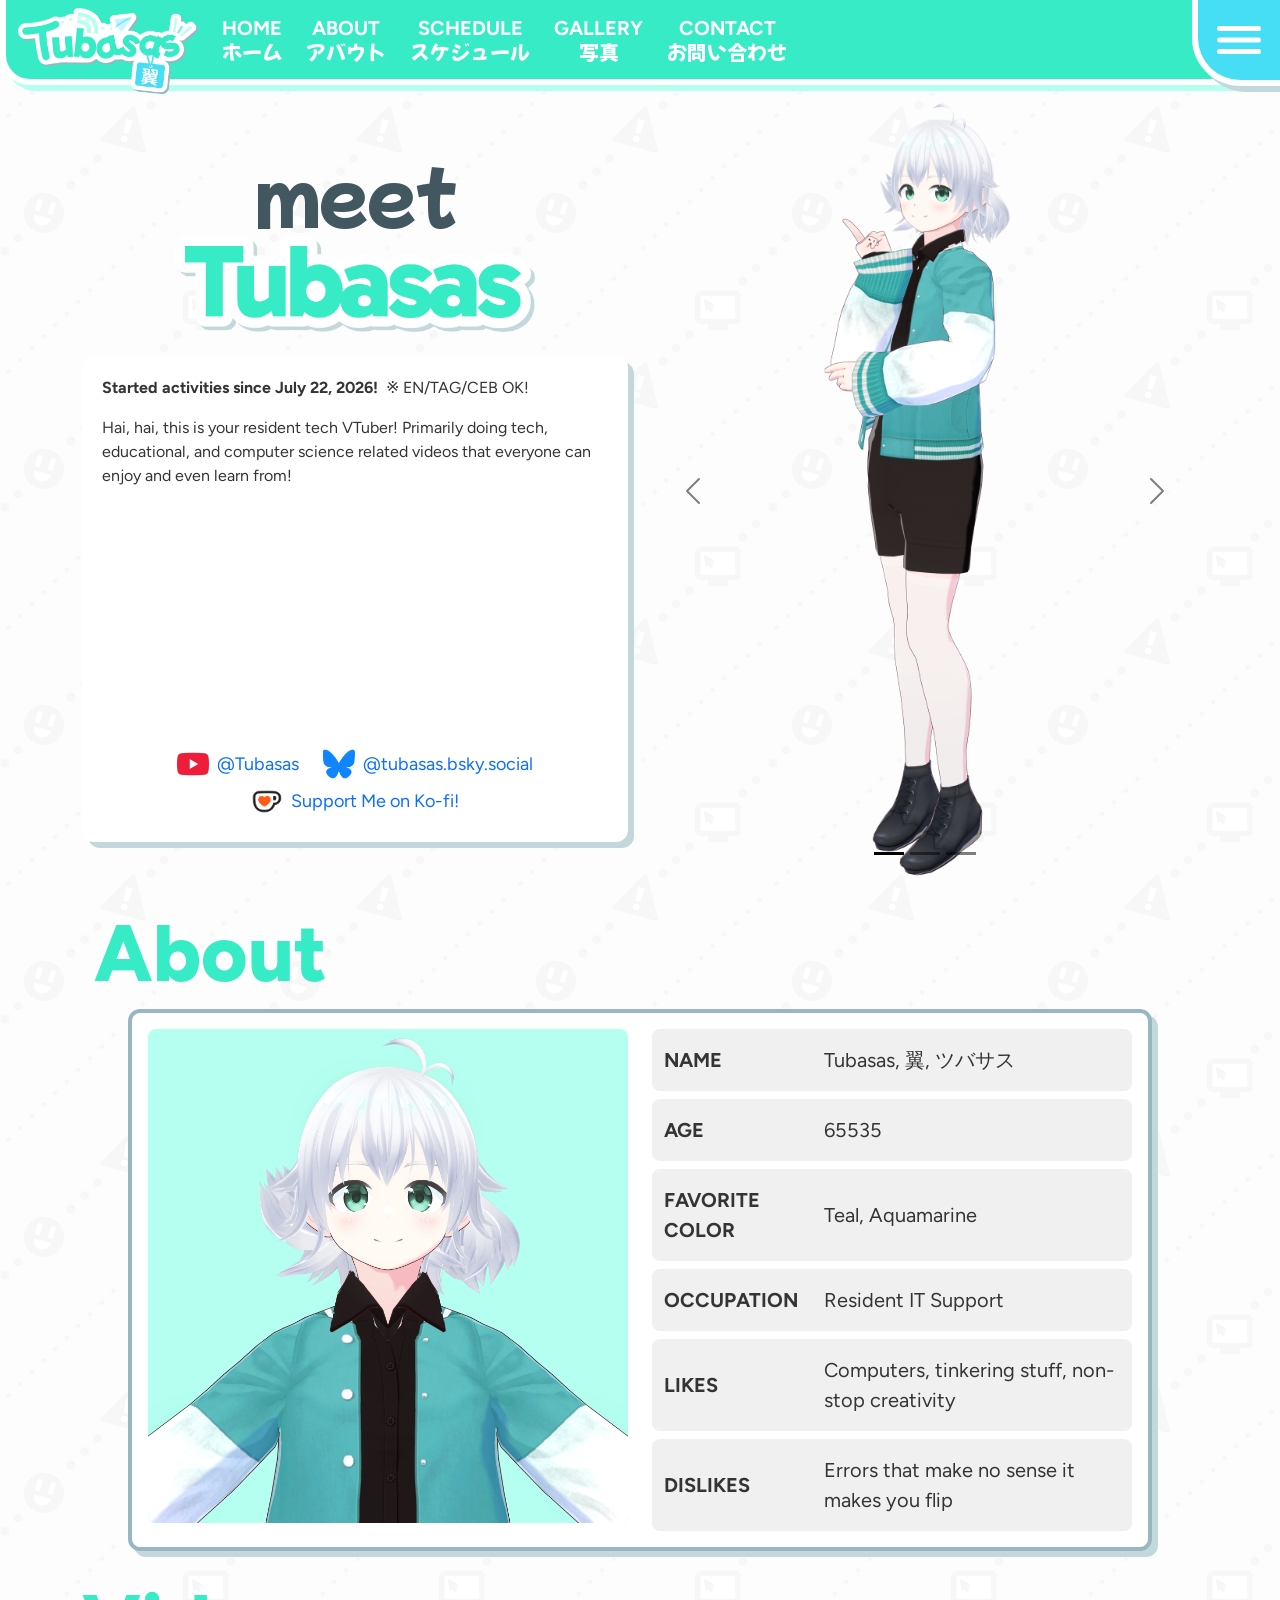
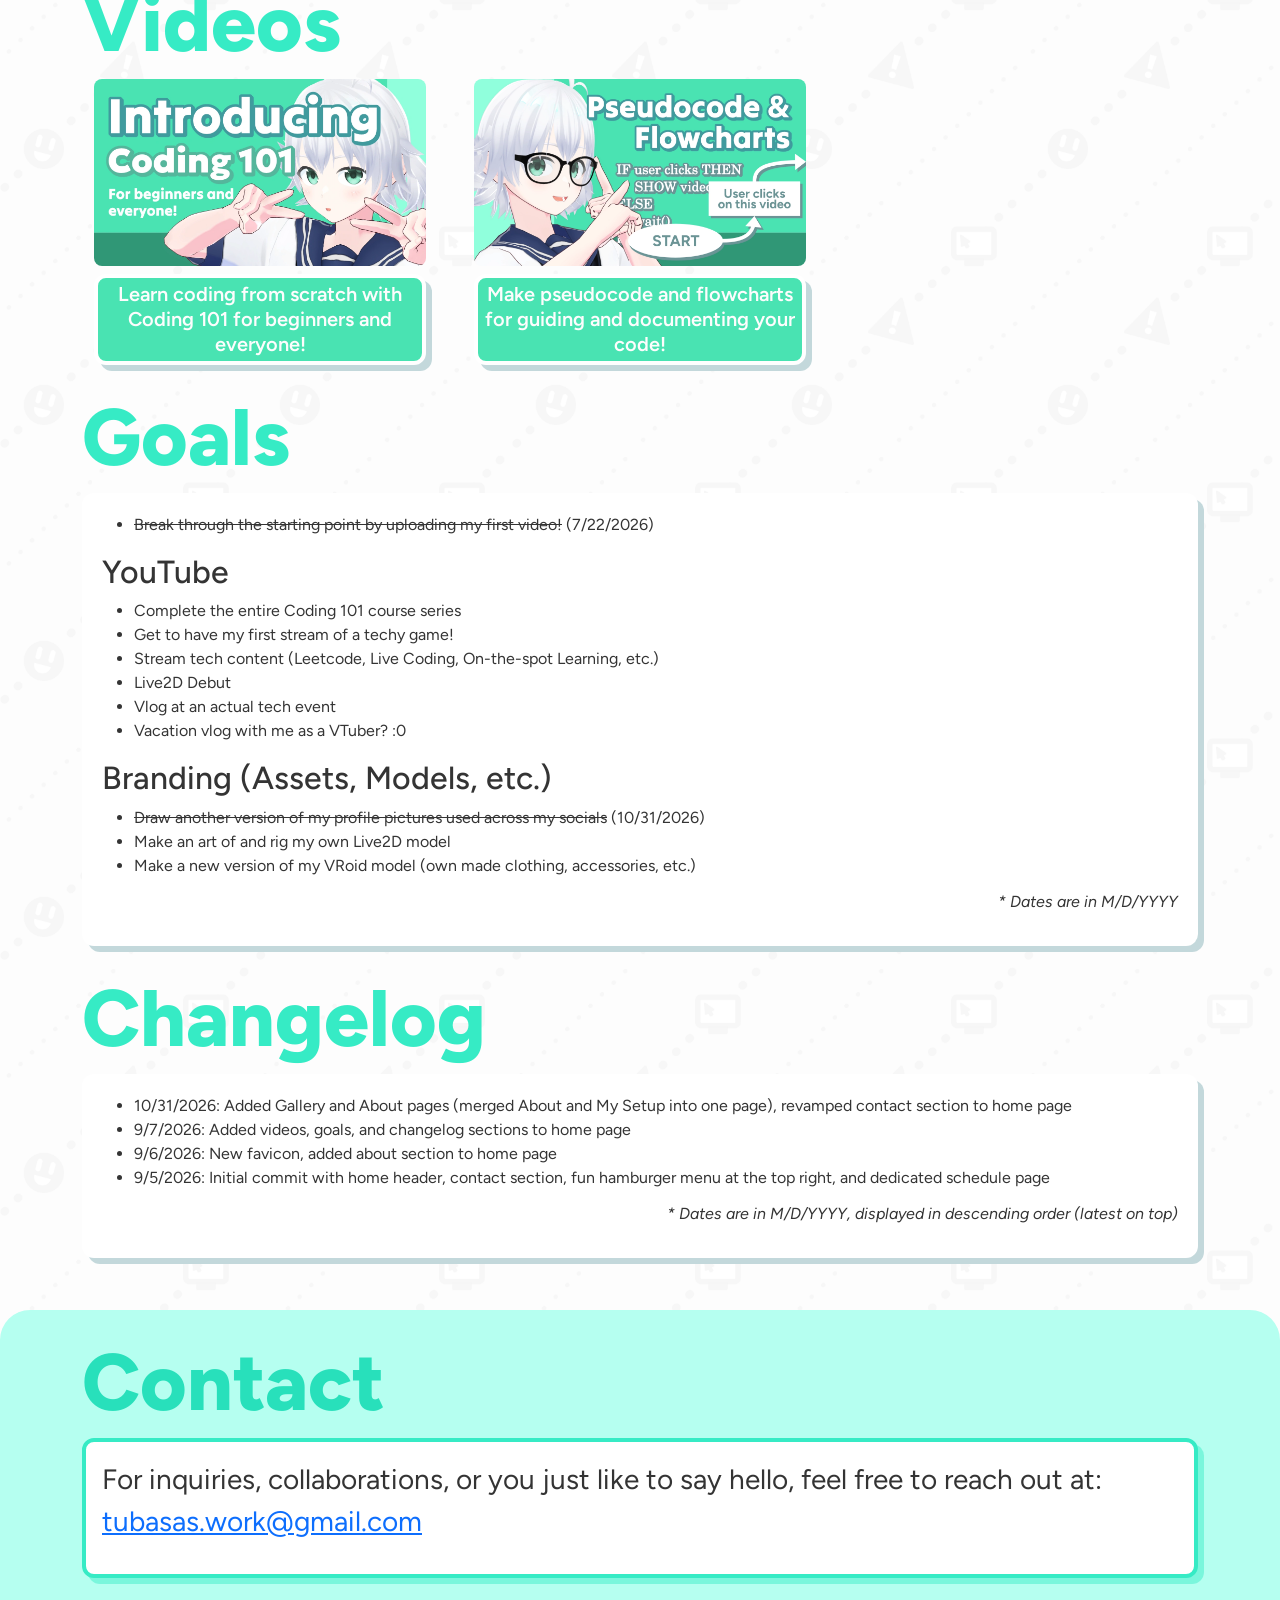
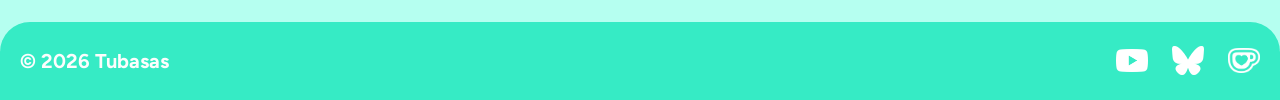
==== commit 3ad69ada: "feat: update contact section styling and links" ====
--- a/index.html
+++ b/index.html
@@ -27,7 +27,7 @@
     <!-- NAVBAR -->
     <nav class="navbar navbar-expand-lg background-color-primary">
     <div class="container-fluid">
-        <a class="navbar-brand" href="#">
+        <a class="navbar-brand" href="/">
             <img id="navbar-logo" src="images/navbar-logo.png" alt="Tubasas" width="180">
             <canvas id="navbar-canvas" width="180" height="45"></canvas>
         </a>
@@ -42,6 +42,14 @@
                 </a>
             </li>
             <li class="nav-item">
+                <a class="nav-link" href="about.html">
+                    <div class="navbar-link-stack text-center text-white fs-5">
+                        <span class="font-primary fw-bold text-uppercase">About</span>
+                        <span class="font-mochiy">アバウト</span>
+                    </div>
+                </a>
+            </li>
+            <li class="nav-item">
                 <a class="nav-link" href="schedule.html">
                     <div class="navbar-link-stack text-center text-white fs-5">
                         <span class="font-primary fw-bold text-uppercase">Schedule</span>
@@ -50,7 +58,7 @@
                 </a>
             </li>
             <li class="nav-item">
-                <a class="nav-link disabled" aria-disabled="true">
+                <a class="nav-link" href="gallery.html">
                     <div class="navbar-link-stack text-center text-white fs-5">
                         <span class="font-primary fw-bold text-uppercase">Gallery</span>
                         <span class="font-mochiy">写真</span>
@@ -58,15 +66,7 @@
                 </a>
             </li>
             <li class="nav-item">
-                <a class="nav-link disabled" aria-disabled="true">
-                    <div class="navbar-link-stack text-center text-white fs-5">
-                        <span class="font-primary fw-bold text-uppercase">My Setup</span>
-                        <span class="font-mochiy">私のセットアップ</span>
-                    </div>
-                </a>
-            </li>
-            <li class="nav-item">
-                <a class="nav-link" href="#contact">
+                <a class="nav-link" href="/#contact">
                     <div class="navbar-link-stack text-center text-white fs-5">
                         <span class="font-primary fw-bold text-uppercase">Contact</span>
                         <span class="font-mochiy">お問い合わせ</span>
@@ -116,25 +116,25 @@
             <div class="container-fluid">
                 <div class="row g-2">
                     <div class="col-6">
-                        <a class="sidebar-link-stack sidebar-link p-2 fs-5" href="#">
+                        <a class="sidebar-link-stack sidebar-link p-2 fs-5" aria-current="page" href="#">
                             <span class="font-primary fw-bold text-uppercase">Home</span>
                             <span class="font-mochiy">ホーム</span>
                         </a>
                     </div>
                     <div class="col-6">
-                        <a class="sidebar-link-stack sidebar-link p-2 fs-5" href="#about">
+                        <a class="sidebar-link-stack sidebar-link p-2 fs-5" href="/#about">
                             <span class="font-primary fw-bold text-uppercase">About</span>
                             <span class="font-mochiy">アバウト</span>
                         </a>
                     </div>
                     <div class="col-6">
-                        <a class="sidebar-link-stack sidebar-link p-2 fs-5" href="#videos">
+                        <a class="sidebar-link-stack sidebar-link p-2 fs-5" href="/#videos">
                             <span class="font-primary fw-bold text-uppercase">Videos</span>
                             <span class="font-mochiy">ビデオ</span>
                         </a>
                     </div>
                     <div class="col-6">
-                        <a class="sidebar-link-stack sidebar-link p-2 fs-5" href="#contact">
+                        <a class="sidebar-link-stack sidebar-link p-2 fs-5" href="/#contact">
                             <span class="font-primary fw-bold text-uppercase">Contact</span>
                             <span class="font-mochiy">お問い合わせ</span>
                         </a>
@@ -155,7 +155,7 @@
                         </a>
                     </div>
                     <div class="col-6">
-                        <a class="sidebar-link-stack sidebar-link p-2 fs-5 disabled" aria-disabled="true">
+                        <a class="sidebar-link-stack sidebar-link p-2 fs-5" href="gallery.html">
                             <span class="font-primary fw-bold text-uppercase">Gallery</span>
                             <span class="font-mochiy">写真</span>
                         </a>
@@ -164,12 +164,6 @@
                         <a class="sidebar-link-stack sidebar-link p-2 fs-5 disabled" aria-disabled="true">
                             <span class="font-primary fw-bold text-uppercase">Resources</span>
                             <span class="font-mochiy">リソース</span>
-                        </a>
-                    </div>
-                    <div class="col-6">
-                        <a class="sidebar-link-stack sidebar-link p-2 fs-5 disabled" aria-disabled="true">
-                            <span class="font-primary fw-bold text-uppercase">My Setup</span>
-                            <span class="font-mochiy">私のセットアップ</span>
                         </a>
                     </div>
                     <div class="col-6">
@@ -245,9 +239,8 @@
                         <br>
                         <div class="default-box">
                             <div class="container p-2 p-lg-3">
-                                <p class="fw-bold">Started activities since July 22, 2026!</p>
+                                <p><span class="fw-bold">Started activities since July 22, 2026!</span>&nbsp;&nbsp;※ EN/TAG/CEB OK!</p>
                                 <p>Hai, hai, this is your resident tech VTuber! Primarily doing tech, educational, and computer science related videos that everyone can enjoy and even learn from!</p>
-                                <p>※ EN/TAG/CEB OK!</p>
                                 <div class="container px-0 px-md-2 px-lg-4 text-center">
                                     <video width="100%" src="movies/pr-video.mp4" autoplay="" loop="" muted="" playsinline="" type="video/mp4" style="border-radius: 8px;"></video>
                                 </div>
@@ -421,7 +414,7 @@
                     </ul>
                     <h2>Branding (Assets, Models, etc.)</h2>
                     <ul>
-                        <li>Draw another version of my profile pictures used across my socials</li>
+                        <li><s>Draw another version of my profile pictures used across my socials</s> (10/31/2026)</li>
                         <li>Make an art of and rig my own Live2D model</li>
                         <li>Make a new version of my VRoid model (own made clothing, accessories, etc.)</li>
                     </ul>
@@ -436,7 +429,8 @@
                 <h1 id="changelog" class="heading display-1">Changelog</h1>
                 <div class="container-fluid default-box p-3">
                     <ul>
-                        <li>9/7/2026: Added videos, goals, and changelog sections to landing page</li>
+                        <li>10/31/2026: Added Gallery and About pages (merged About and My Setup into one page), revamped contact section to home page</li>
+                        <li>9/7/2026: Added videos, goals, and changelog sections to home page</li>
                         <li>9/6/2026: New favicon, added about section to home page</li>
                         <li>9/5/2026: Initial commit with home header, contact section, fun hamburger menu at the top right, and dedicated schedule page</li>
                     </ul>
@@ -449,10 +443,10 @@
     <!-- CONTACT SECTION -->
     <section id="contactSection" class="container-fluid">
         <div class="container pt-4">
-            <h1 id="contact" class="heading display-1" style="color: white">Contact</h1>
-            <div class="container-fluid default-box p-3">
+            <h1 id="contact" class="heading display-1" style="color: var(--primary-color-light)">Contact</h1>
+            <div class="container-fluid default-box contact-box p-3">
                 <p class="fs-3">
-                    For business inquiries, collaborations, or you'd simply like to exchange hello's, feel free to reach out at: <a href="mailto:tubasas.work@gmail.com">tubasas.work@gmail.com</a>
+                    For inquiries, collaborations, or you just like to say hello, feel free to reach out at: <a href="mailto:tubasas.work@gmail.com">tubasas.work@gmail.com</a>
                 </p>
             </div>
         </div>
--- a/css/home.css
+++ b/css/home.css
@@ -72,12 +72,17 @@
 }
 
 #contactSection {
-    background-color: #0bba94;
+    background-color: #B5FFF0;
     border-radius: 30px 30px 0 0;
     position: relative;
     top: 28px;
     z-index: -1;
-}   
+}
+
+.contact-box {
+    --shadow-color: #36EBC575;
+    --border-color: var(--primary-color);
+}
 
 @media (max-width: 767px) {
     #tubasasCarousel div div img {
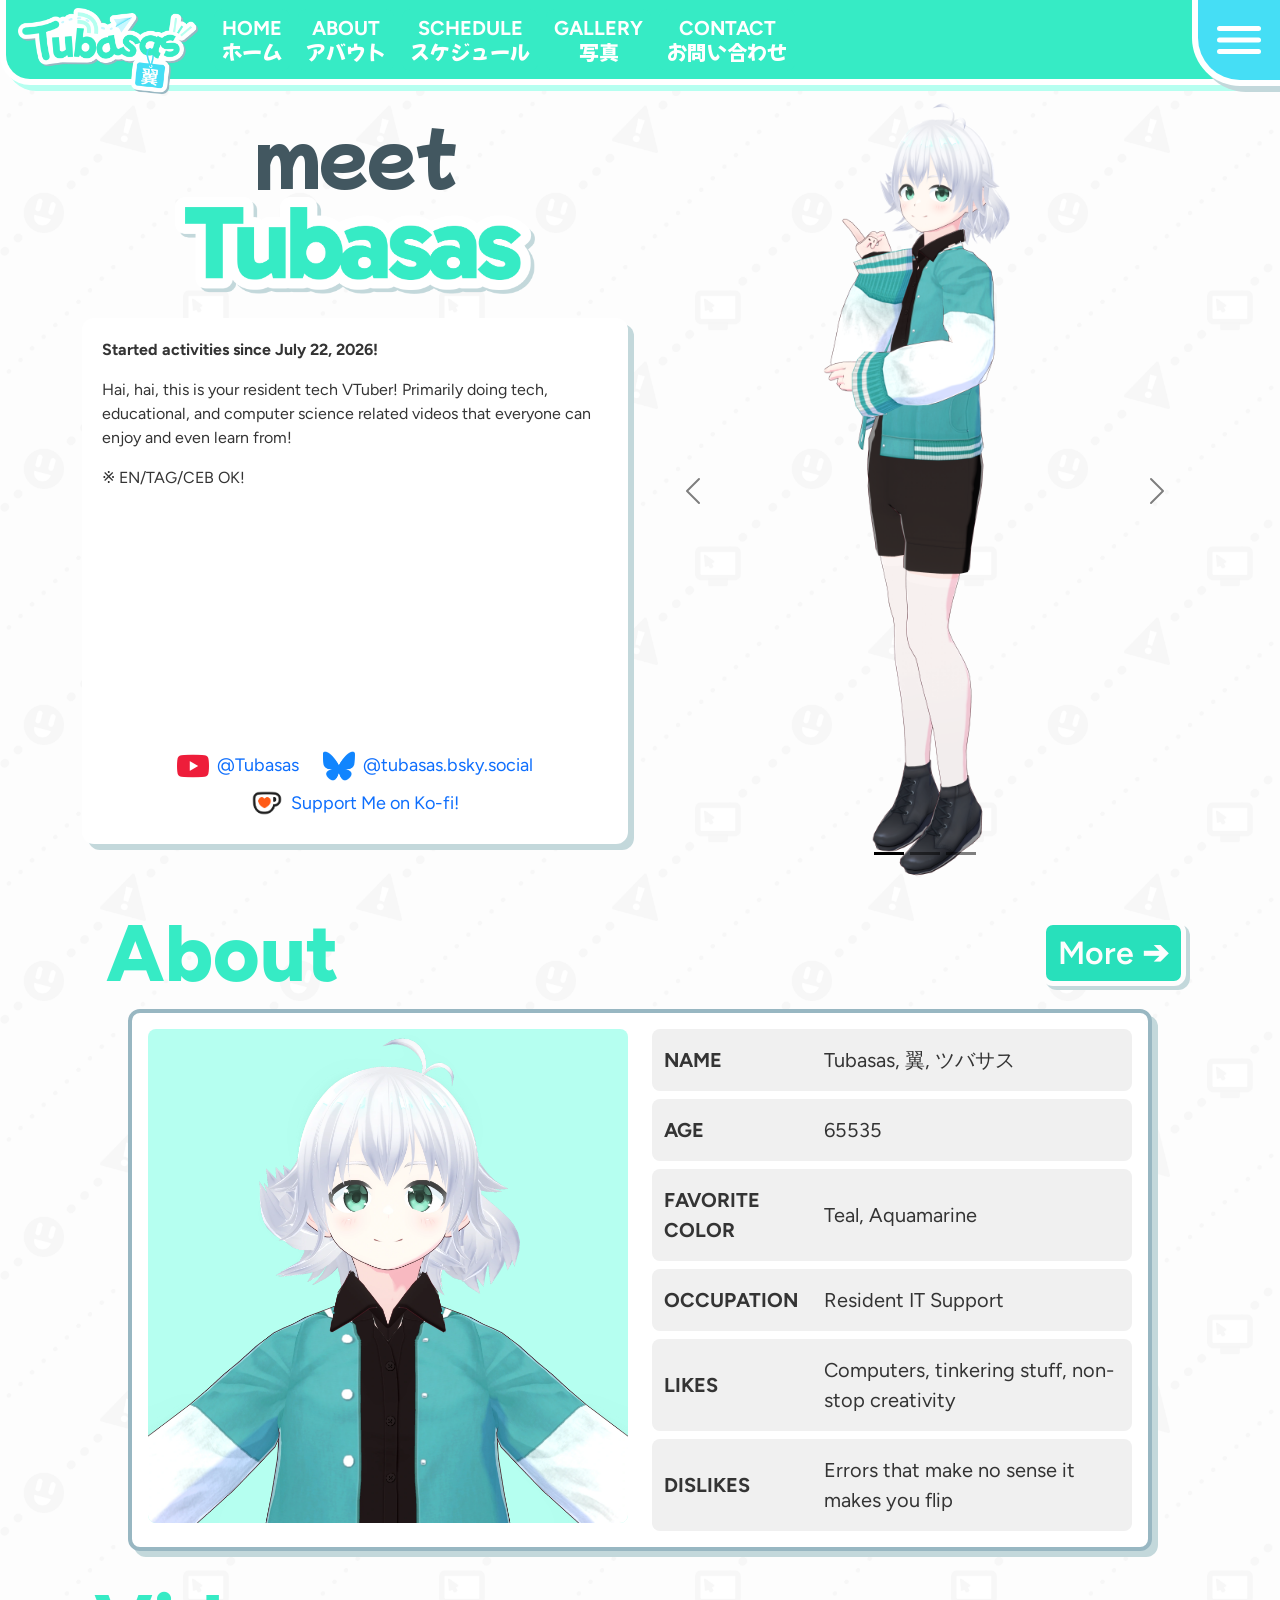
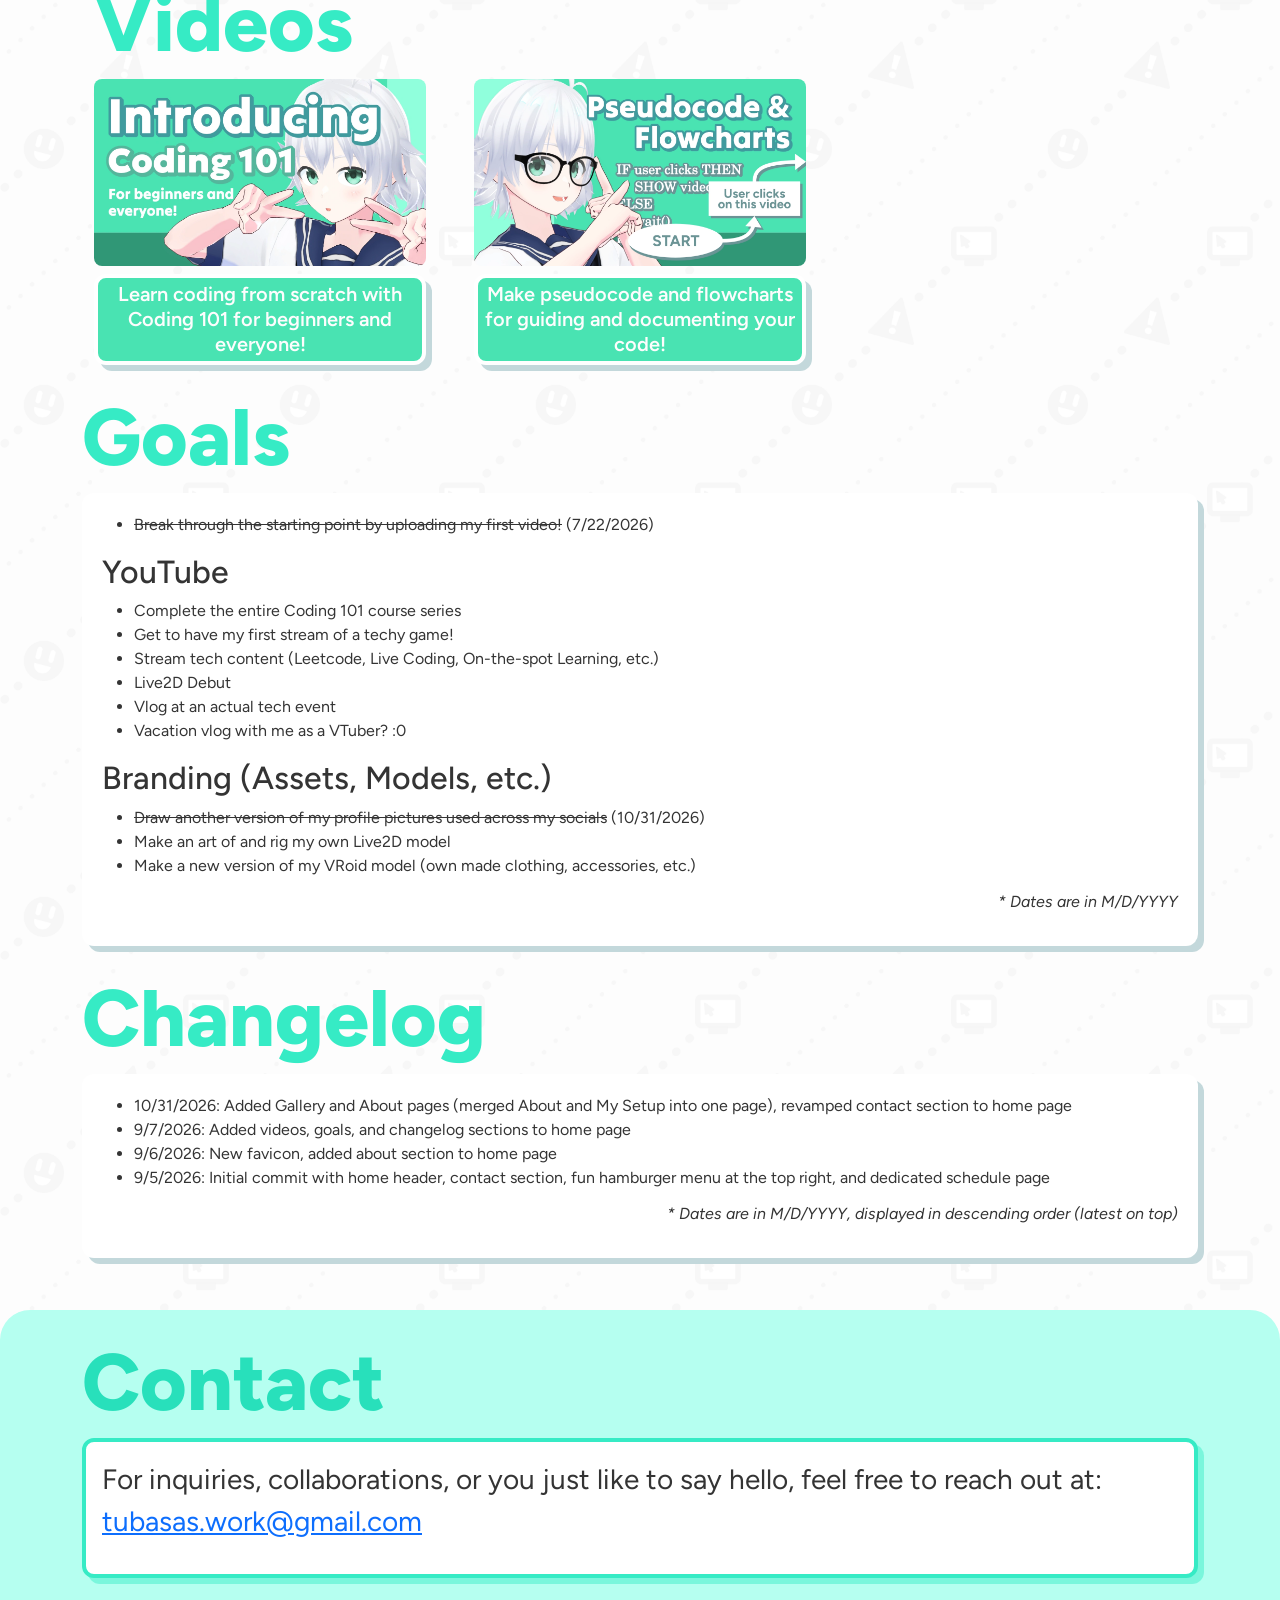
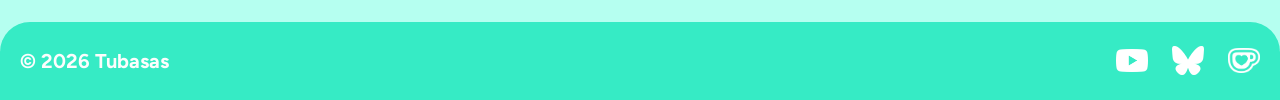
==== commit f3c052e9: "feat: add link to about page in about section, restyled contact section, nav and menu links to about" ====
--- a/index.html
+++ b/index.html
@@ -122,19 +122,19 @@
                         </a>
                     </div>
                     <div class="col-6">
-                        <a class="sidebar-link-stack sidebar-link p-2 fs-5" href="/#about">
+                        <a class="sidebar-link-stack sidebar-link p-2 fs-5" href="about.html">
                             <span class="font-primary fw-bold text-uppercase">About</span>
                             <span class="font-mochiy">アバウト</span>
                         </a>
                     </div>
                     <div class="col-6">
-                        <a class="sidebar-link-stack sidebar-link p-2 fs-5" href="/#videos">
+                        <a class="sidebar-link-stack sidebar-link p-2 fs-5" href="#videos">
                             <span class="font-primary fw-bold text-uppercase">Videos</span>
                             <span class="font-mochiy">ビデオ</span>
                         </a>
                     </div>
                     <div class="col-6">
-                        <a class="sidebar-link-stack sidebar-link p-2 fs-5" href="/#contact">
+                        <a class="sidebar-link-stack sidebar-link p-2 fs-5" href="#contact">
                             <span class="font-primary fw-bold text-uppercase">Contact</span>
                             <span class="font-mochiy">お問い合わせ</span>
                         </a>
@@ -228,7 +228,7 @@
         <!-- HERO/GREETING HEADER -->
         <header>
             <div class="container">
-                <div class="row row-cols-1 row-cols-md-2 align-items-center">
+                <div class="row row-cols-1 row-cols-md-2 ">
                     <div class="col order-2 order-md-1">
                         <div class="container">
                             <div class="greeting mt-3 text-center">
@@ -239,8 +239,9 @@
                         <br>
                         <div class="default-box">
                             <div class="container p-2 p-lg-3">
-                                <p><span class="fw-bold">Started activities since July 22, 2026!</span>&nbsp;&nbsp;※ EN/TAG/CEB OK!</p>
+                                <p class="fw-bold">Started activities since July 22, 2026!</p>
                                 <p>Hai, hai, this is your resident tech VTuber! Primarily doing tech, educational, and computer science related videos that everyone can enjoy and even learn from!</p>
+                                <p>※ EN/TAG/CEB OK!</p>
                                 <div class="container px-0 px-md-2 px-lg-4 text-center">
                                     <video width="100%" src="movies/pr-video.mp4" autoplay="" loop="" muted="" playsinline="" type="video/mp4" style="border-radius: 8px;"></video>
                                 </div>
@@ -316,7 +317,20 @@
         <!-- ABOUT SECTION -->
         <section>
             <div class="container d-flex flex-column align-items-center">
-                <h1 id="about" class="heading display-1 container-fluid">About</h1>
+                <div class="row d-flex justify-content-between align-items-center w-100 mb-2 mb-lg-0">
+                    <div class="col-1">
+                        <h1 id="about" class="heading display-1 container-fluid">About</h1>
+                    </div>
+                    <div class="col-auto mb-2 text-end">
+                        <a class="default-button d-inline-flex align-items-end py-1 fs-2" href="about">
+                            <div class="container">
+                                <span class="font-primary fw-semibold">
+                                    More &#10132;
+                                </span>
+                            </div>
+                        </a>
+                    </div>
+                </div>
                 <div class="about-container">
                     <div class="default-box about-box p-3">
                         <div class="row row-cols-1 row-cols-sm-2">
@@ -361,7 +375,22 @@
         <!-- VIDEOS SECTION -->
         <section>
             <div class="container">
-                <h1 id="videos" class="heading display-1">Videos</h1>
+                <div class="row d-flex justify-content-between align-items-center w-100 mb-2 mb-lg-0">
+                    <div class="col-auto">
+                        <h1 id="videos" class="heading display-1 container-fluid">Videos</h1>
+                    </div>
+                    <div class="col-auto mb-2 text-end">
+                        <!--
+                        <a class="default-button d-inline-flex align-items-end px-1 py-1 fs-2" href="#">
+                            <div class="container">
+                                <span class="font-primary fw-semibold">
+                                    &#10132;
+                                </span>
+                            </div>
+                        </a>
+                         -->
+                    </div>
+                </div>
                 <div class="row row-cols-1 row-cols-md-2 row-cols-lg-3">
                     <a href="https://www.youtube.com/watch?v=5IzUaT87vR0" style="text-decoration: none;">
                         <div class="container-fluid">
--- a/css/global.css
+++ b/css/global.css
@@ -79,4 +79,31 @@
     border-radius: 12px;
     background-color: var(--background-color);
     box-shadow: 6px 6px 0 var(--shadow-color)
+}
+
+.default-button {
+    --button-shadow: #C3D8DB;
+    --background-color: var(--primary-color-light);
+    --highlight-color: var(--primary-color);
+    background-color: var(--background-color);
+    color: var(--white);
+    text-decoration: none;
+    border-style: solid;
+    border-width: 5px;
+    border-color: var(--white);
+    border-radius: 12px;
+    transition: transform 0.3s ease, box-shadow 0.3s ease, background-color 0.3s ease;
+    box-shadow: 4px 4px 0 0 var(--button-shadow);   
+}
+
+.default-button:hover {
+    background-color: var(--highlight-color);
+    transform: translate(-2px, -2px);
+    box-shadow: 6px 6px 0 0 var(--button-shadow);
+}
+
+.default-button:active {
+    background-color: var(--background-color);
+    transform: translate(4px, 4px);
+    box-shadow: 0 0 0 0;
 }
--- a/css/home.css
+++ b/css/home.css
@@ -76,7 +76,6 @@
     border-radius: 30px 30px 0 0;
     position: relative;
     top: 28px;
-    z-index: -1;
 }
 
 .contact-box {
@@ -101,4 +100,8 @@
     #tubasasCarousel div div img {
         max-height: 480px;
     }
+}
+
+footer {
+    z-index: 1;
 }
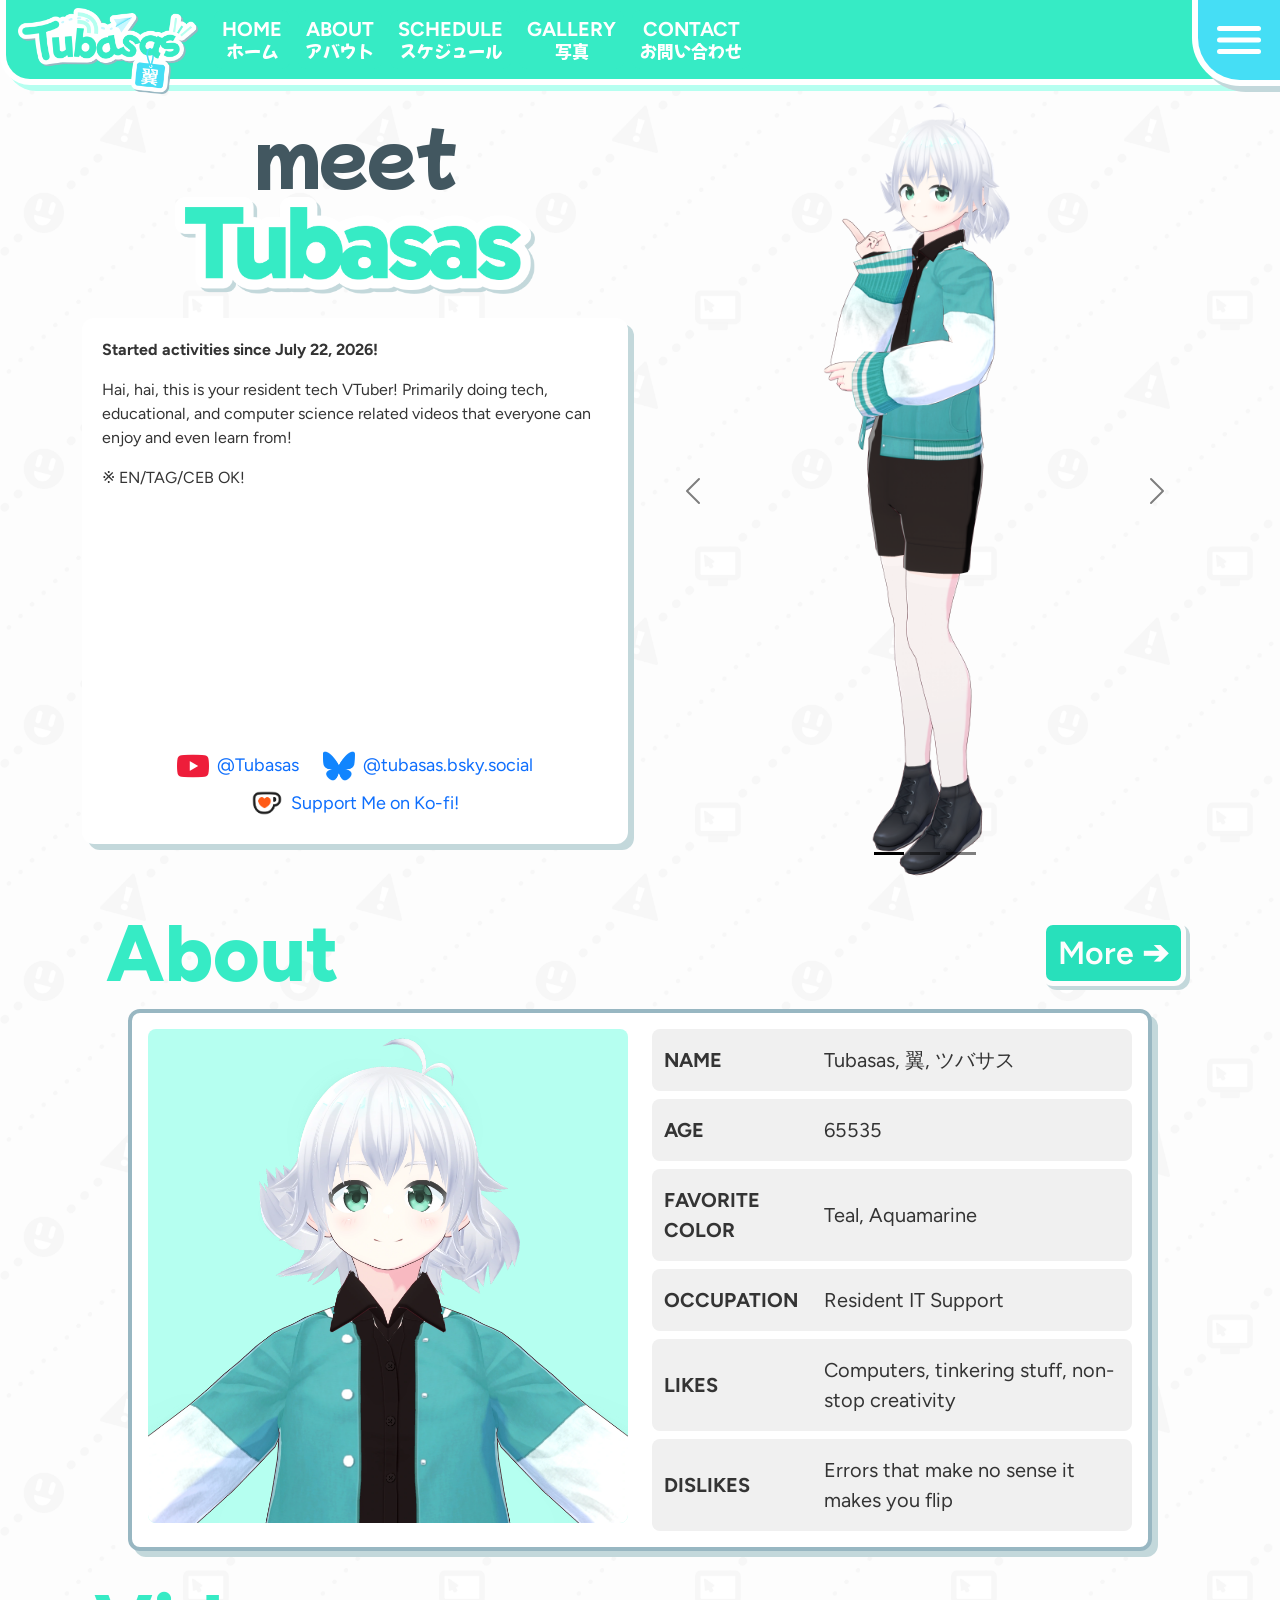
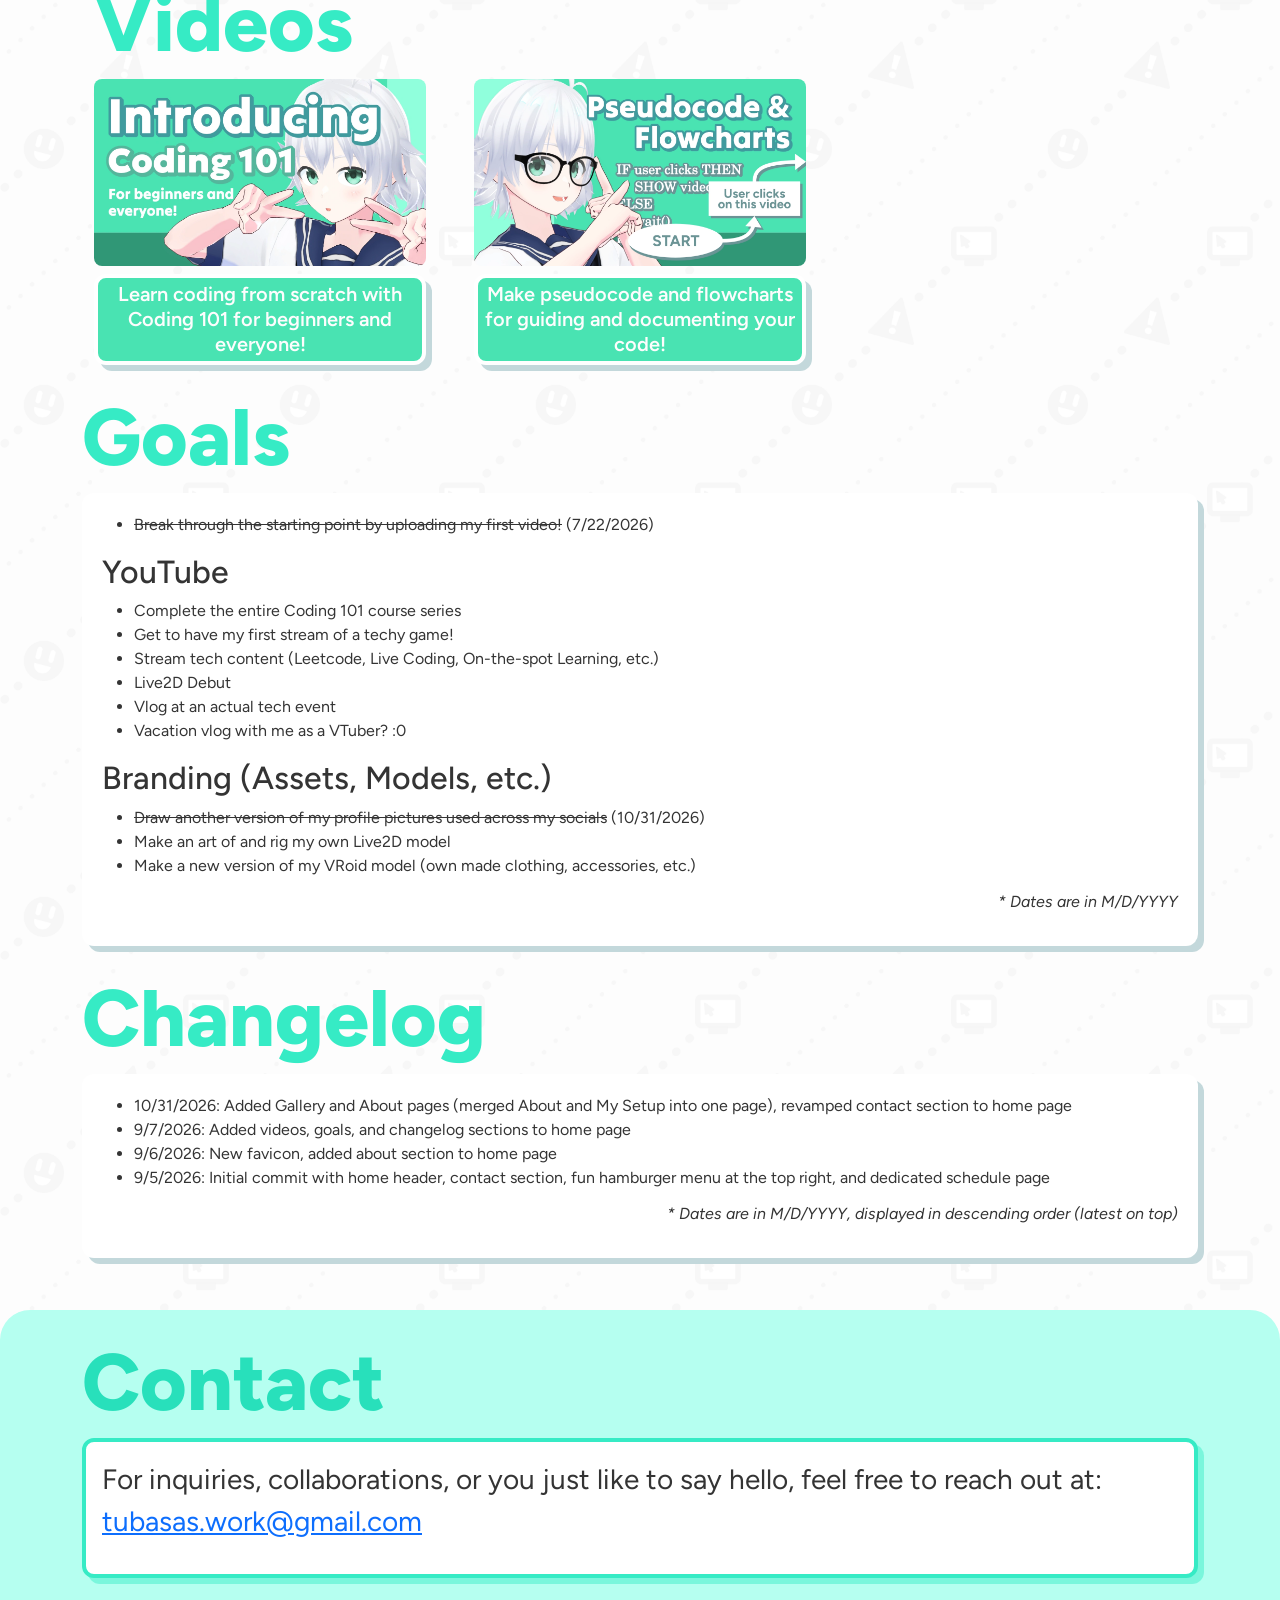
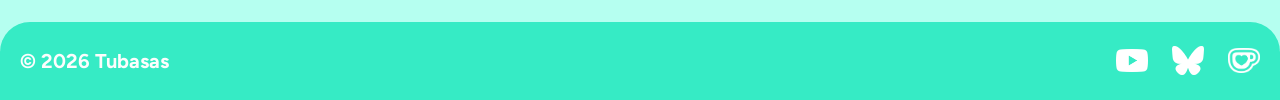
==== commit 97a8b635: "style: decreased font size of japanese subtext under nav and menu links, nav links now visible at "m" ====
--- a/index.html
+++ b/index.html
@@ -25,51 +25,51 @@
 </head>
 <body>
     <!-- NAVBAR -->
-    <nav class="navbar navbar-expand-lg background-color-primary">
+    <nav class="navbar navbar-expand-md background-color-primary">
     <div class="container-fluid">
         <a class="navbar-brand" href="/">
             <img id="navbar-logo" src="images/navbar-logo.png" alt="Tubasas" width="180">
             <canvas id="navbar-canvas" width="180" height="45"></canvas>
         </a>
         <div class="collapse navbar-collapse" id="navbarSupportedContent">
-        <ul class="navbar-nav me-auto mb-2 mb-lg-0 gap-2">
+        <ul class="navbar-nav me-auto mb-lg-0 gap-2">
             <li class="nav-item">
                 <a class="nav-link active" aria-current="page" href="#">
                     <div class="navbar-link-stack text-center text-white fs-5">
                         <span class="font-primary fw-bold text-uppercase">Home</span>
-                        <span class="font-mochiy">ホーム</span>
+                        <span class="japanese-subtext font-mochiy">ホーム</span>
                     </div>
                 </a>
             </li>
             <li class="nav-item">
-                <a class="nav-link" href="about.html">
+                <a class="nav-link" href="about">
                     <div class="navbar-link-stack text-center text-white fs-5">
                         <span class="font-primary fw-bold text-uppercase">About</span>
-                        <span class="font-mochiy">アバウト</span>
+                        <span class="japanese-subtext font-mochiy">アバウト</span>
                     </div>
                 </a>
             </li>
             <li class="nav-item">
-                <a class="nav-link" href="schedule.html">
+                <a class="nav-link" href="schedule">
                     <div class="navbar-link-stack text-center text-white fs-5">
                         <span class="font-primary fw-bold text-uppercase">Schedule</span>
-                        <span class="font-mochiy">スケジュール</span>
+                        <span class="japanese-subtext font-mochiy">スケジュール</span>
                     </div>
                 </a>
             </li>
             <li class="nav-item">
-                <a class="nav-link" href="gallery.html">
+                <a class="nav-link" href="gallery">
                     <div class="navbar-link-stack text-center text-white fs-5">
                         <span class="font-primary fw-bold text-uppercase">Gallery</span>
-                        <span class="font-mochiy">写真</span>
+                        <span class="japanese-subtext font-mochiy">写真</span>
                     </div>
                 </a>
             </li>
-            <li class="nav-item">
+            <li class="nav-item" id="contactNavLink">
                 <a class="nav-link" href="/#contact">
                     <div class="navbar-link-stack text-center text-white fs-5">
                         <span class="font-primary fw-bold text-uppercase">Contact</span>
-                        <span class="font-mochiy">お問い合わせ</span>
+                        <span class="japanese-subtext font-mochiy">お問い合わせ</span>
                     </div>
                 </a>
             </li>
@@ -91,17 +91,19 @@
         </button>
     </div>
     </nav>
-    
+
     <!-- HAMBURGER MENU / SIDE MENU -->
     <!-- <div id="sideMenuBackdrop" class="side-menu-backdrop" aria-hidden="true"></div>-->
     <aside id="sideMenu" class="side-menu" aria-label="Site Navigation" aria-hidden="true">
         <!-- MENU HEADER -->
         <div class="menu-header">
-            <!-- Title header swithces from MENU to the logo on mobile -->
+            <!-- Title header switches from MENU to the logo on mobile -->
             <div class="menu-title">
                 <div class="side-text font-figtree">MENU</div>
                 <div class="mobile-logo">
-                    <img id="menu-logo" src="images/navbar-logo-white.png" alt="Tubasas">
+                    <a aria-current="page" href="#">
+                        <img id="menu-logo" src="images/navbar-logo-white.png" alt="Tubasas">
+                    </a>
                 </div>
             </div>
             <div class="menu-time">
@@ -118,25 +120,25 @@
                     <div class="col-6">
                         <a class="sidebar-link-stack sidebar-link p-2 fs-5" aria-current="page" href="#">
                             <span class="font-primary fw-bold text-uppercase">Home</span>
-                            <span class="font-mochiy">ホーム</span>
-                        </a>
-                    </div>
-                    <div class="col-6">
-                        <a class="sidebar-link-stack sidebar-link p-2 fs-5" href="about.html">
+                            <span class="japanese-subtext font-mochiy">ホーム</span>
+                        </a>
+                    </div>
+                    <div class="col-6">
+                        <a class="sidebar-link-stack sidebar-link p-2 fs-5" href="about">
                             <span class="font-primary fw-bold text-uppercase">About</span>
-                            <span class="font-mochiy">アバウト</span>
+                            <span class="japanese-subtext font-mochiy">アバウト</span>
                         </a>
                     </div>
                     <div class="col-6">
                         <a class="sidebar-link-stack sidebar-link p-2 fs-5" href="#videos">
                             <span class="font-primary fw-bold text-uppercase">Videos</span>
-                            <span class="font-mochiy">ビデオ</span>
+                            <span class="japanese-subtext font-mochiy">ビデオ</span>
                         </a>
                     </div>
                     <div class="col-6">
                         <a class="sidebar-link-stack sidebar-link p-2 fs-5" href="#contact">
                             <span class="font-primary fw-bold text-uppercase">Contact</span>
-                            <span class="font-mochiy">お問い合わせ</span>
+                            <span class="japanese-subtext font-mochiy">お問い合わせ</span>
                         </a>
                     </div>
                 </div>
@@ -149,27 +151,27 @@
              <div class="container-fluid">
                 <div class="row g-2">
                     <div class="col-6">
-                        <a class="sidebar-link-stack sidebar-link p-2 fs-5" href="schedule.html">
+                        <a class="sidebar-link-stack sidebar-link p-2 fs-5" href="schedule">
                             <span class="font-primary fw-bold text-uppercase">Schedule</span>
-                            <span class="font-mochiy">スケジュール</span>
-                        </a>
-                    </div>
-                    <div class="col-6">
-                        <a class="sidebar-link-stack sidebar-link p-2 fs-5" href="gallery.html">
+                            <span class="japanese-subtext font-mochiy">スケジュール</span>
+                        </a>
+                    </div>
+                    <div class="col-6">
+                        <a class="sidebar-link-stack sidebar-link p-2 fs-5" href="gallery">
                             <span class="font-primary fw-bold text-uppercase">Gallery</span>
-                            <span class="font-mochiy">写真</span>
+                            <span class="japanese-subtext font-mochiy">写真</span>
                         </a>
                     </div>
                     <div class="col-6">
                         <a class="sidebar-link-stack sidebar-link p-2 fs-5 disabled" aria-disabled="true">
                             <span class="font-primary fw-bold text-uppercase">Resources</span>
-                            <span class="font-mochiy">リソース</span>
+                            <span class="japanese-subtext font-mochiy">リソース</span>
                         </a>
                     </div>
                     <div class="col-6">
                         <a class="sidebar-link-stack sidebar-link p-2 fs-5" href="https://tubasas.carrd.co/">
                             <span class="font-primary fw-bold text-uppercase">Carrd.Co</span>
-                            <span class="font-mochiy">カルド</span>
+                            <span class="japanese-subtext font-mochiy">カルド</span>
                         </a>
                     </div>
                 </div>
@@ -525,4 +527,4 @@
     <!-- CUSTOM JS -->
     <script src="js/menu.js"></script>
 </body>
-</html>+</html>
--- a/css/global.css
+++ b/css/global.css
@@ -78,7 +78,7 @@
     border-width: 4px;
     border-radius: 12px;
     background-color: var(--background-color);
-    box-shadow: 6px 6px 0 var(--shadow-color)
+    box-shadow: 6px 6px 0 var(--shadow-color);
 }
 
 .default-button {
--- a/css/navbar.css
+++ b/css/navbar.css
@@ -41,4 +41,14 @@
 
 .font-mochiy {
     font-family: 'Mochiy Pop One';
-}+}
+
+#contactNavLink {
+    display: block;
+}
+
+@media (max-width: 840px) {
+    #contactNavLink {
+        display: none;
+    }
+}
--- a/css/menu.css
+++ b/css/menu.css
@@ -2,6 +2,10 @@
 :root {
     --danger-color: #FF7E79;
     --shadow-color: #C3D8DB;
+}
+
+.japanese-subtext {
+    font-size: 0.85em;
 }
 
 /* Sticky Hamburger Menu Button (Top Right) */
@@ -236,7 +240,7 @@
     border-color: var(--white);
     border-radius: 12px;
     transition: transform 0.3s ease, box-shadow 0.3s ease, background-color 0.3s ease;
-    box-shadow: 4px 4px 0 0 var(--social-shadow);   
+    box-shadow: 4px 4px 0 0 var(--social-shadow);
 }
 
 .social-link-youtube {
@@ -301,7 +305,7 @@
 }
 
 /* Responsive Adjustments relative to Bootstrap 5 breakpoints
-   https://getbootstrap.com/docs/5.3/layout/breakpoints/ 
+   https://getbootstrap.com/docs/5.3/layout/breakpoints/
 */
 
 
@@ -335,7 +339,7 @@
     .side-text {
         display: none;
     }
-    
+
     #menu-logo {
         display: block;
     }
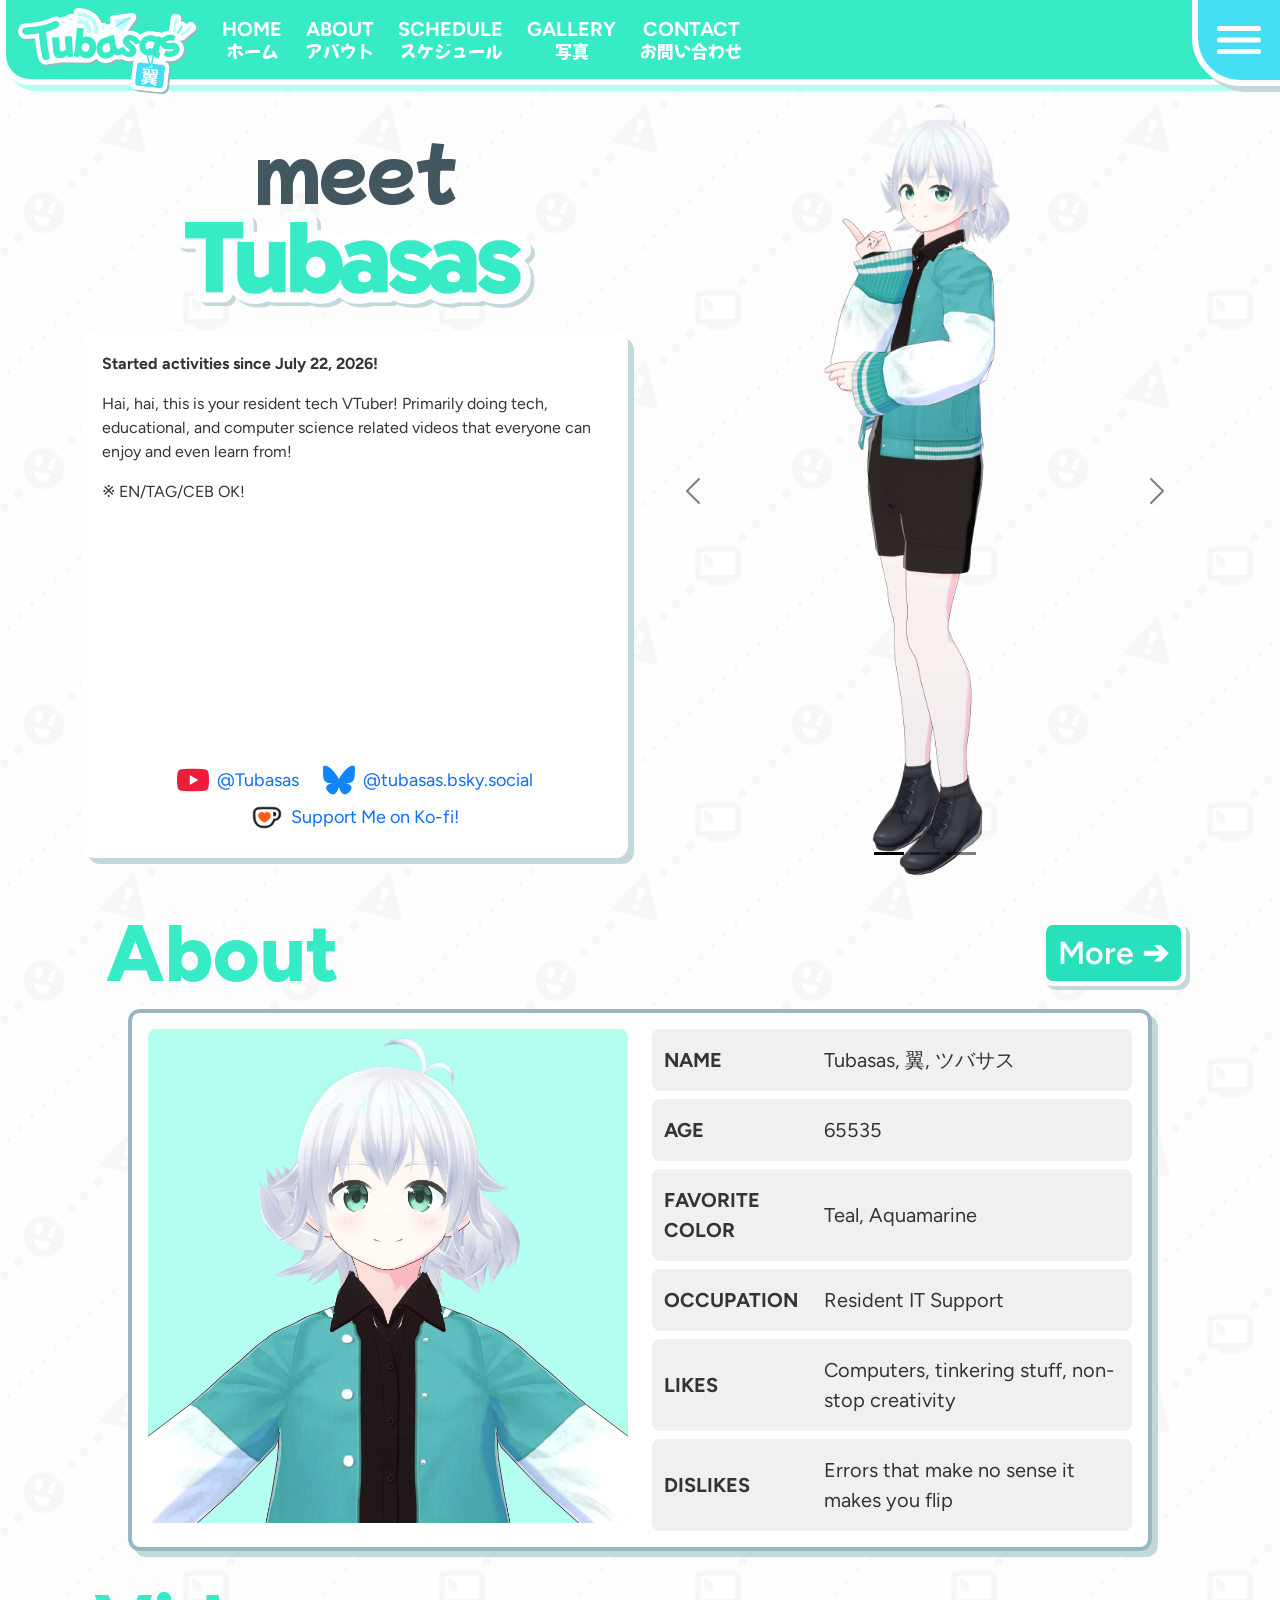
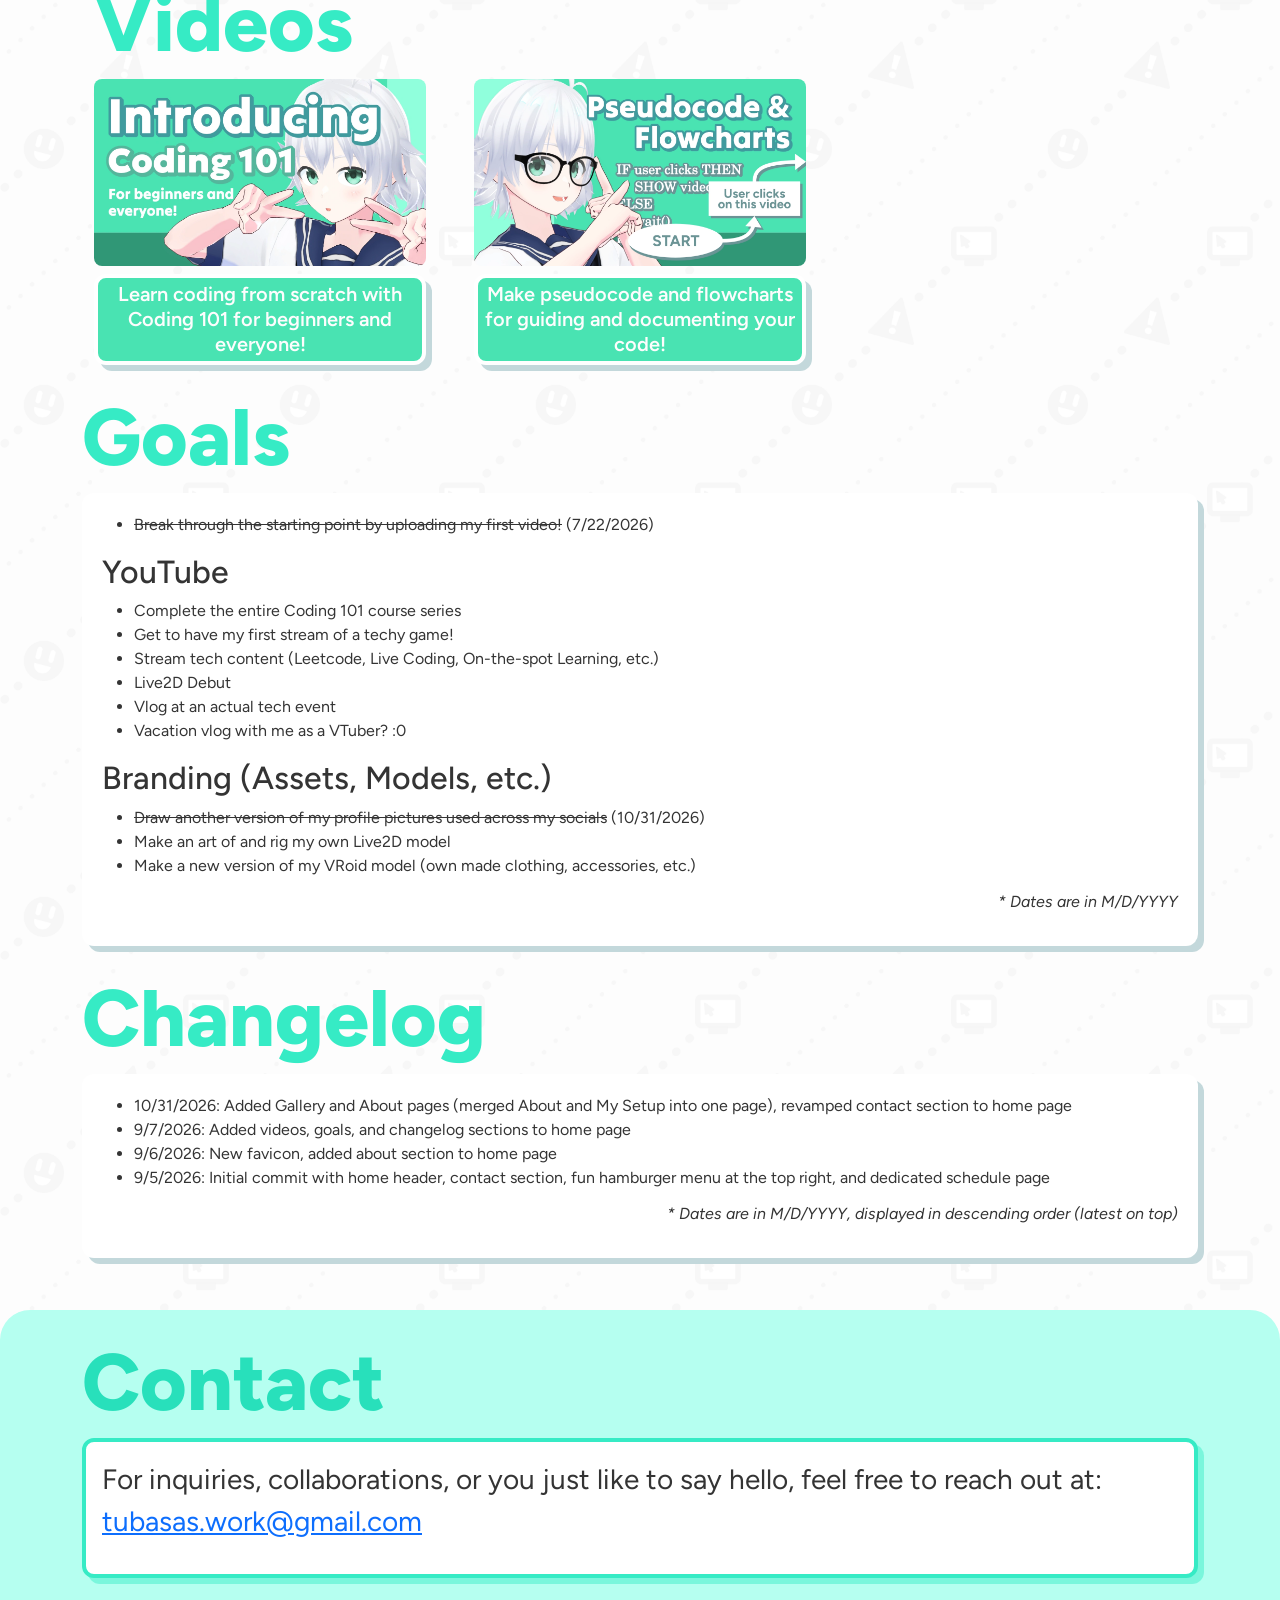
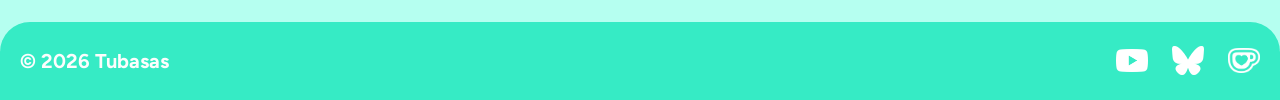
==== commit d404c59b: "style: optimized landing page to have more viewable content on visit" ====
--- a/index.html
+++ b/index.html
@@ -230,10 +230,10 @@
         <!-- HERO/GREETING HEADER -->
         <header>
             <div class="container">
-                <div class="row row-cols-1 row-cols-md-2 ">
+                <div class="row row-cols-1 row-cols-md-2 align-items-center">
                     <div class="col order-2 order-md-1">
                         <div class="container">
-                            <div class="greeting mt-3 text-center">
+                            <div class="greeting mt-0 mt-md-2 text-center">
                                 <h1 class="display-2 font-mochiy">meet</h1>
                                 <img src="images/hero/tubasas-hero.png" alt="Tubasas">
                             </div>
--- a/css/home.css
+++ b/css/home.css
@@ -13,7 +13,6 @@
 
 #tubasasCarousel div div img {
     max-height: 780px;
-    width: auto;
     object-fit: contain;
 }
 
@@ -28,7 +27,7 @@
 .heading {
     font-family: 'Figtree', sans-serif;
     font-weight: 800;
-    color: var(--primary-color);                          
+    color: var(--primary-color);
 }
 
 
@@ -84,11 +83,20 @@
 }
 
 @media (max-width: 767px) {
+
+    .greeting img {
+        display: block;
+        width: min(80%, 20rem);
+        height: auto;
+        margin-inline: auto;
+    }
+
     #tubasasCarousel div div img {
-        max-height: 512px;
+        max-width: 220px;
+        margin: 0 auto;
     }
 }
-
+/*
 @media (max-width: 575px) {
     #aboutModel {
         height: auto !important;
@@ -101,7 +109,8 @@
         max-height: 480px;
     }
 }
+*/
 
 footer {
     z-index: 1;
-}+}
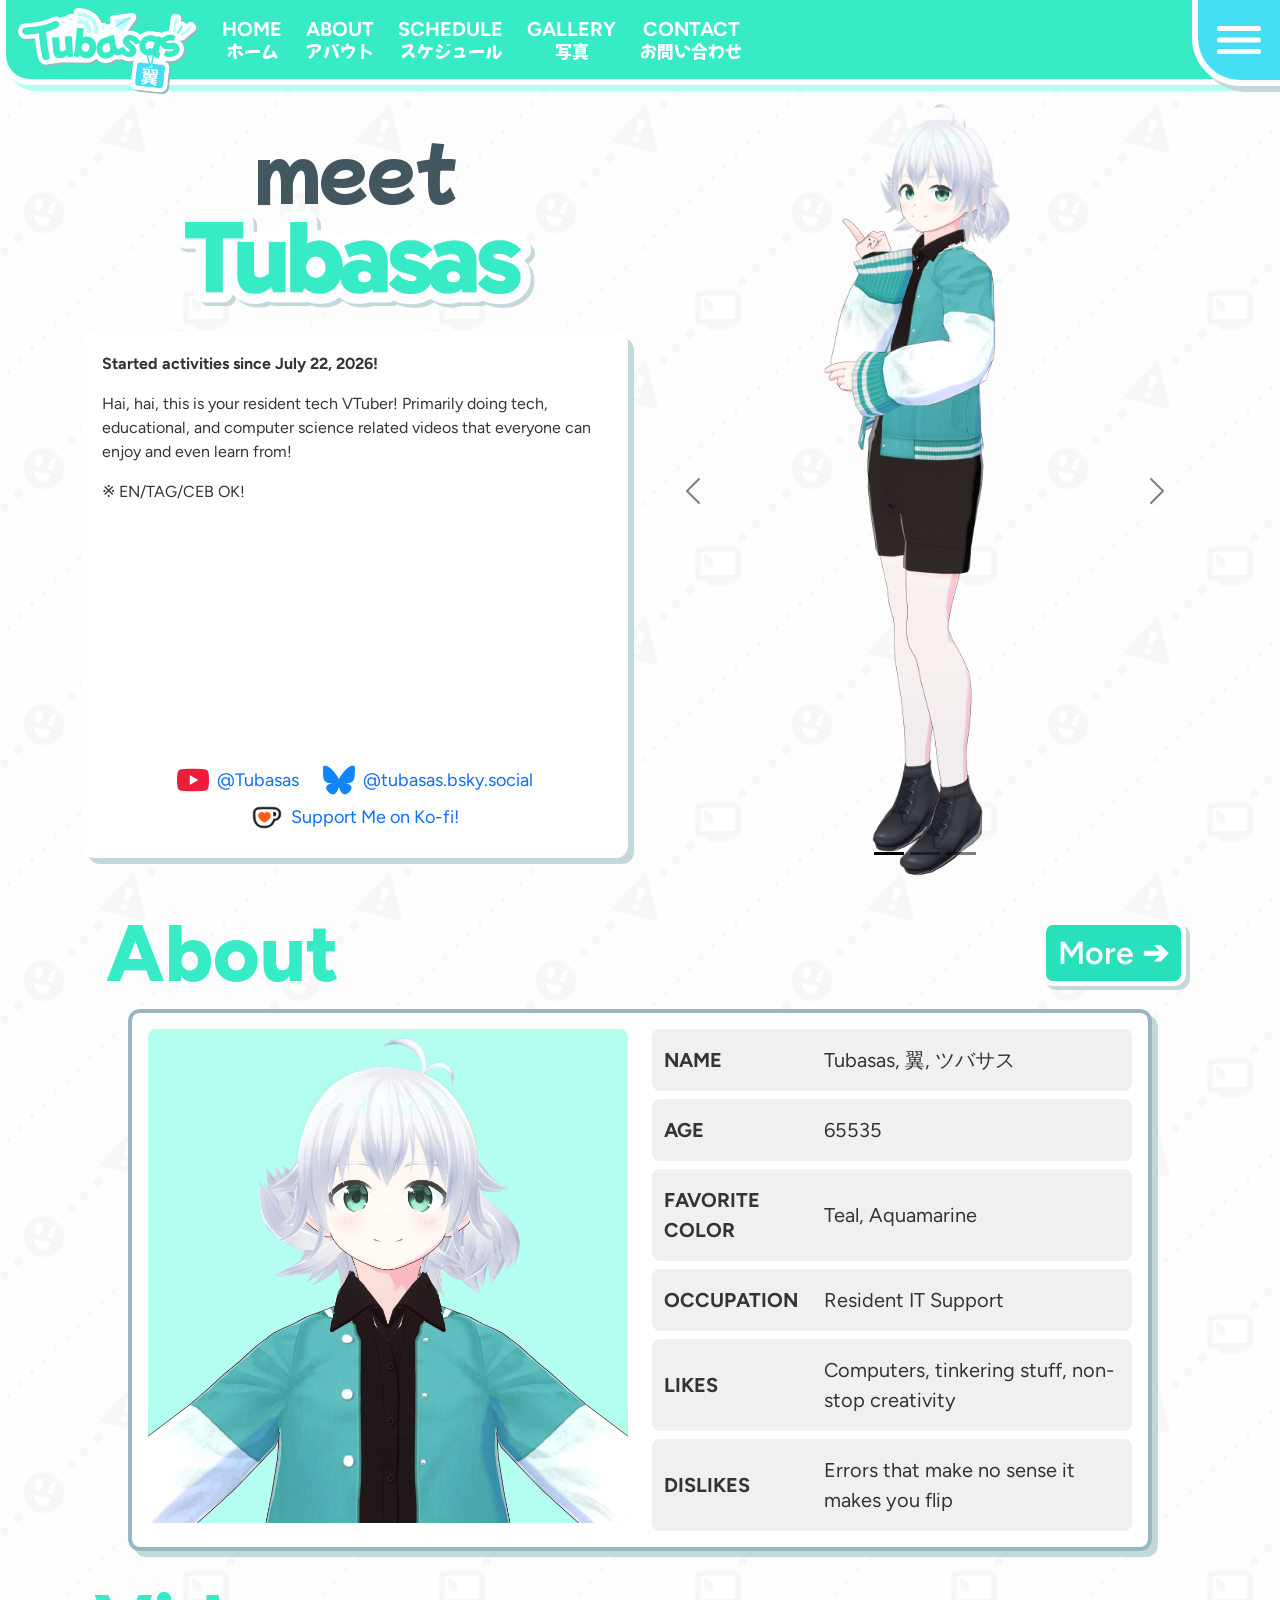
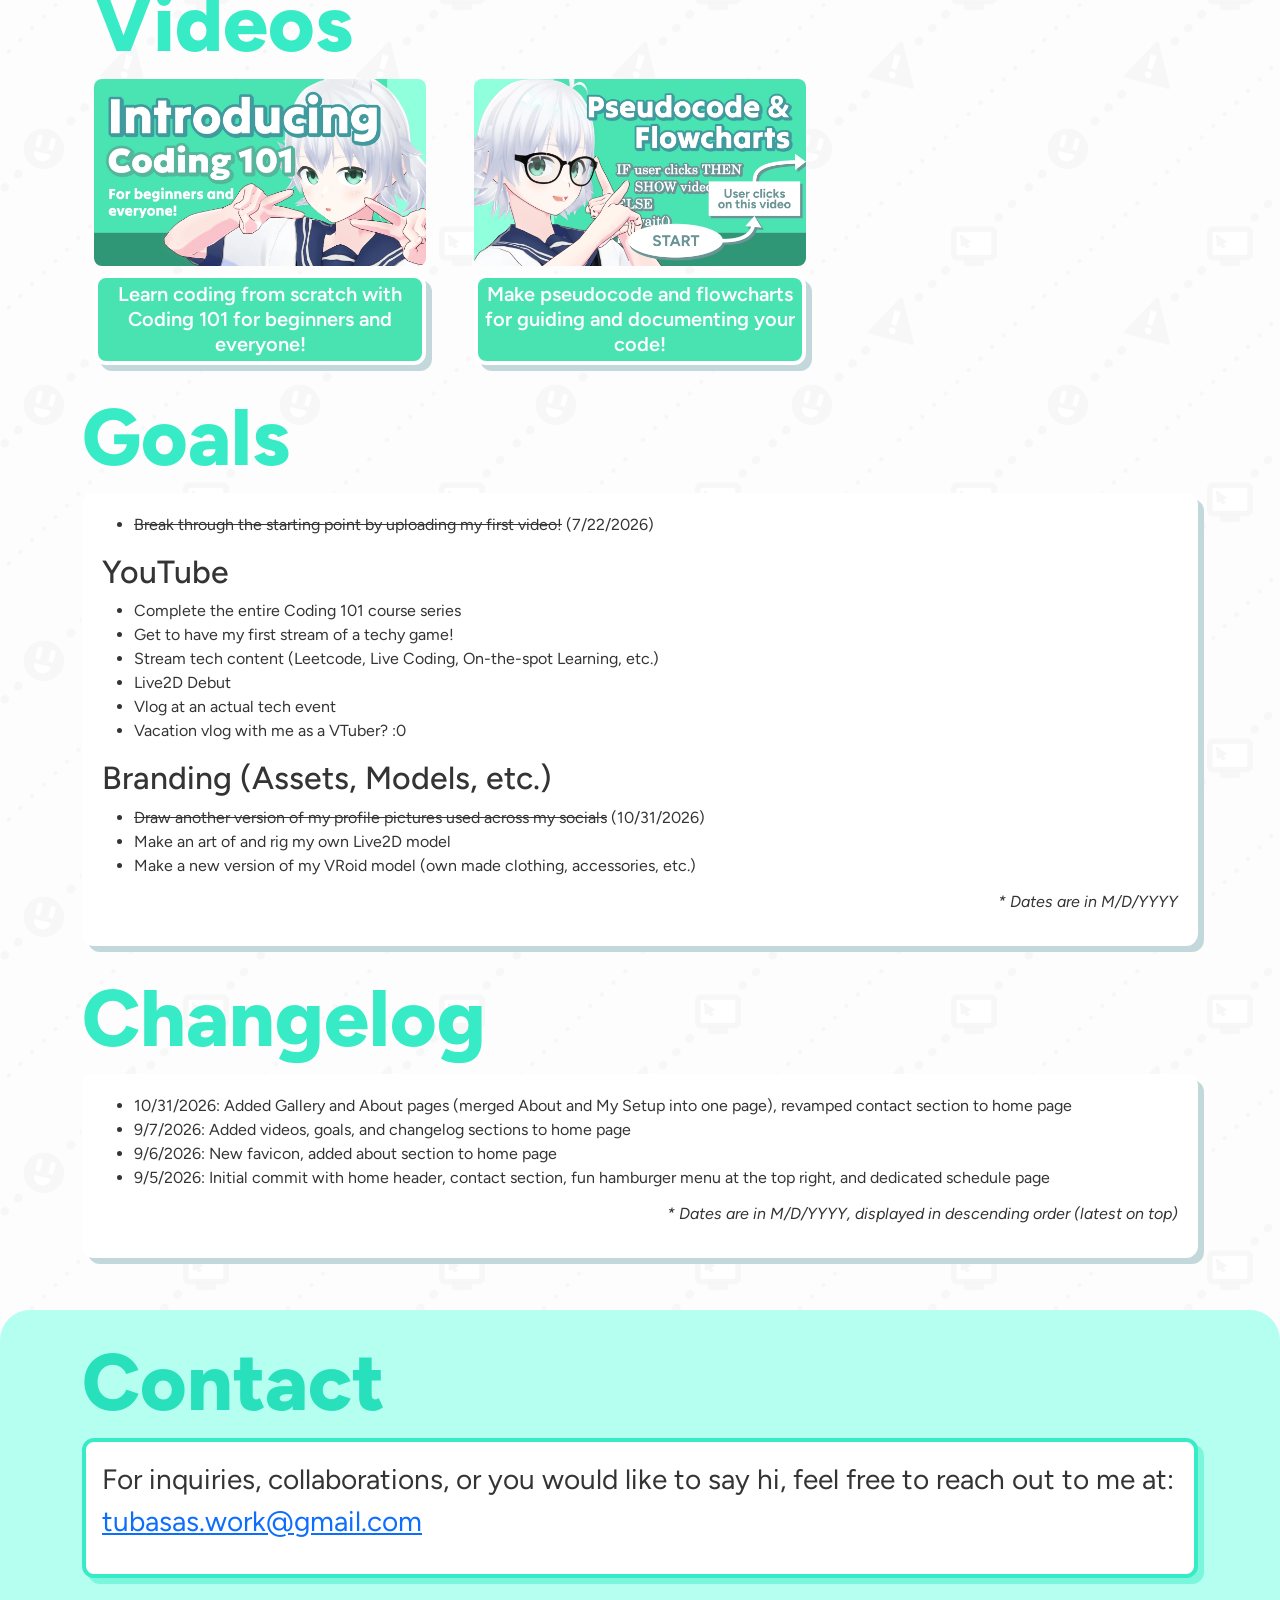
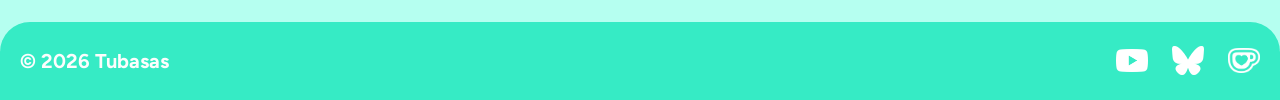
==== commit e071c2c7: "update contact message" ====
--- a/index.html
+++ b/index.html
@@ -477,7 +477,7 @@
             <h1 id="contact" class="heading display-1" style="color: var(--primary-color-light)">Contact</h1>
             <div class="container-fluid default-box contact-box p-3">
                 <p class="fs-3">
-                    For inquiries, collaborations, or you just like to say hello, feel free to reach out at: <a href="mailto:tubasas.work@gmail.com">tubasas.work@gmail.com</a>
+                    For inquiries, collaborations, or you would like to say hi, feel free to reach out to me at: <a href="mailto:tubasas.work@gmail.com">tubasas.work@gmail.com</a>
                 </p>
             </div>
         </div>
--- a/css/global.css
+++ b/css/global.css
@@ -93,10 +93,11 @@
     border-color: var(--white);
     border-radius: 12px;
     transition: transform 0.3s ease, box-shadow 0.3s ease, background-color 0.3s ease;
-    box-shadow: 4px 4px 0 0 var(--button-shadow);   
+    box-shadow: 4px 4px 0 0 var(--button-shadow);
 }
 
-.default-button:hover {
+.default-button:hover,
+.default-button:focus-visible {
     background-color: var(--highlight-color);
     transform: translate(-2px, -2px);
     box-shadow: 6px 6px 0 0 var(--button-shadow);
@@ -106,4 +107,4 @@
     background-color: var(--background-color);
     transform: translate(4px, 4px);
     box-shadow: 0 0 0 0;
-}+}
--- a/css/navbar.css
+++ b/css/navbar.css
@@ -35,7 +35,8 @@
     opacity: 0.5;
 }
 
-.nav-item:hover {
+.nav-item:hover,
+.nav-item:focus-visible {
     background-color: #79F2D8;
 }
 
--- a/css/menu.css
+++ b/css/menu.css
@@ -206,7 +206,8 @@
     transition: background-color 0.3s ease
 }
 
-.sidebar-link:hover {
+.sidebar-link:hover,
+.sidebar-link:focus-visible {
     background-color: rgba(255, 255, 255, 0.205);
 }
 
@@ -271,7 +272,8 @@
 }
 
 
-.social-link:hover {
+.social-link:hover,
+.social-link:focus-visible {
     background-color: var(--highlight-color);
     transform: translate(-2px, -2px);
     box-shadow: 6px 6px 0 0 var(--social-shadow);
